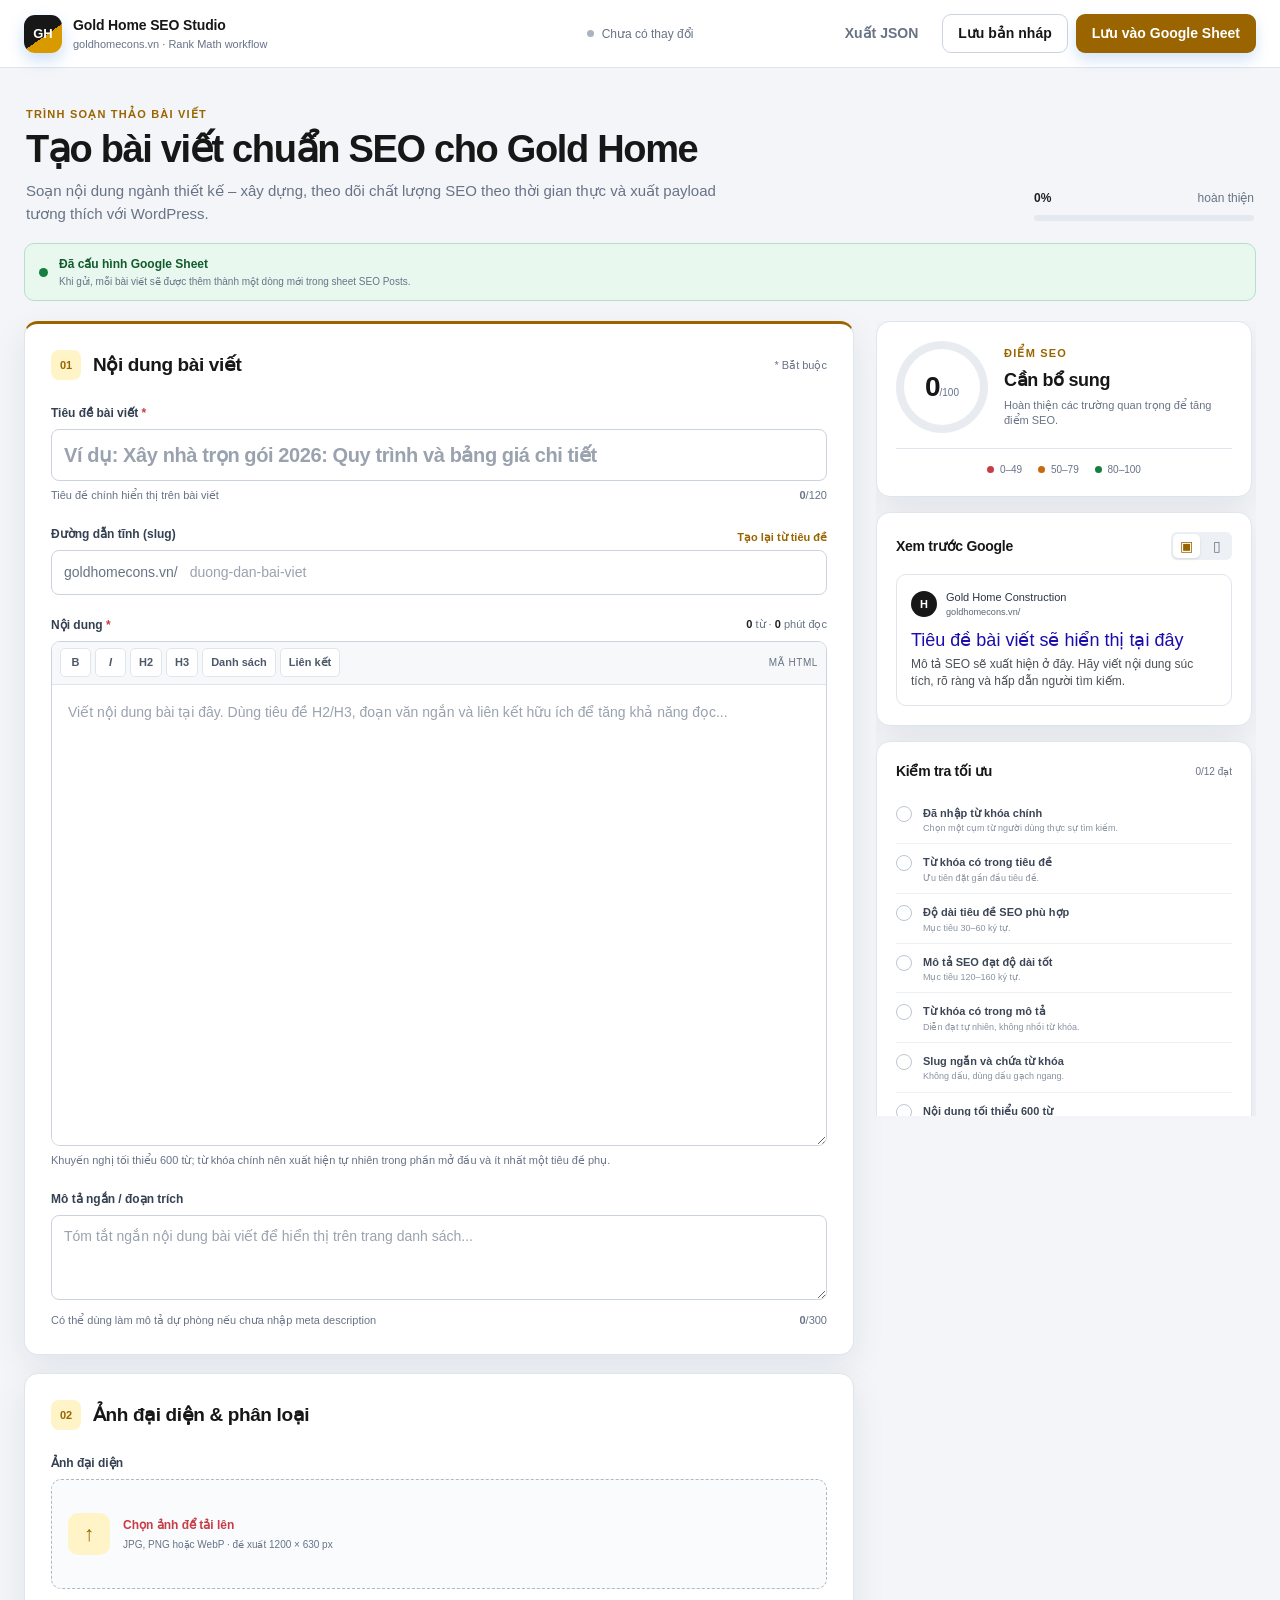
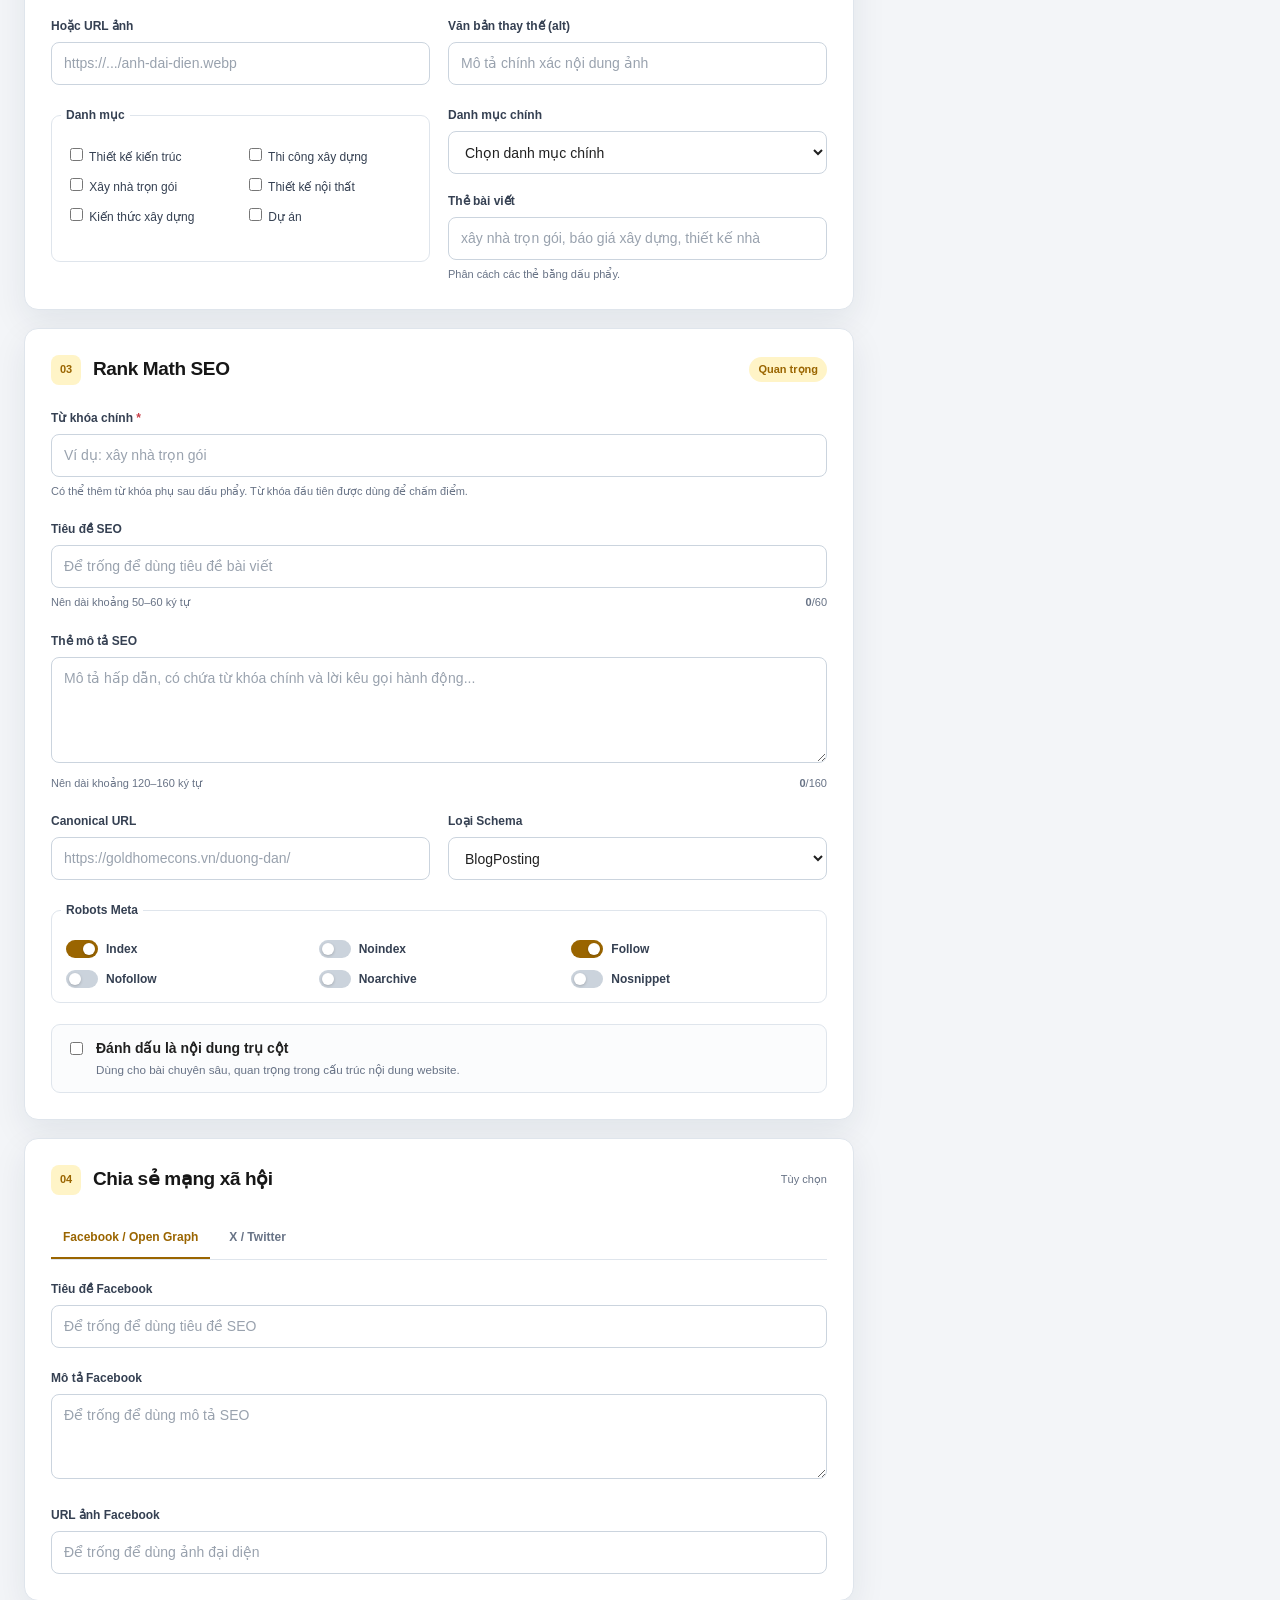
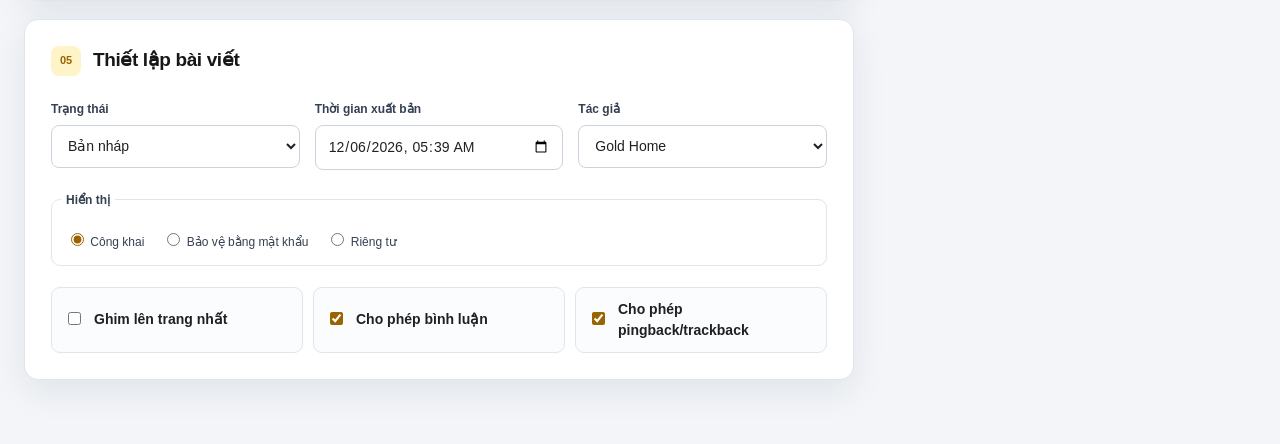
==== index.html @ b4203f03 "dannv" ====
<!doctype html>
<html lang="vi">
<head>
  <meta charset="utf-8">
  <meta name="viewport" content="width=device-width, initial-scale=1">
  <meta name="description" content="Form viết và tối ưu bài đăng chuẩn SEO cho website Gold Home Construction.">
  <title>SEO Post Studio — Gold Home Construction</title>
  <link rel="stylesheet" href="styles.css">
</head>
<body>
  <header class="app-header">
    <a class="brand" href="#top" aria-label="SEO Post Studio - về đầu trang">
      <span class="brand-mark" aria-hidden="true">GH</span>
      <span>
        <strong>Gold Home SEO Studio</strong>
        <small>goldhomecons.vn · Rank Math workflow</small>
      </span>
    </a>
    <div class="header-status" aria-live="polite">
      <span class="status-dot"></span>
      <span id="save-status">Chưa có thay đổi</span>
    </div>
    <div class="header-actions">
      <button class="button button-ghost" type="button" id="export-button">Xuất JSON</button>
      <button class="button button-secondary" type="button" id="save-button">Lưu bản nháp</button>
      <button class="button button-primary" type="submit" form="seo-post-form" id="submit-button">Lưu vào Google Sheet</button>
    </div>
  </header>

  <main class="page-shell" id="top">
    <section class="page-intro" aria-labelledby="page-title">
      <div>
        <p class="eyebrow">Trình soạn thảo bài viết</p>
        <h1 id="page-title">Tạo bài viết chuẩn SEO cho Gold Home</h1>
        <p>Soạn nội dung ngành thiết kế – xây dựng, theo dõi chất lượng SEO theo thời gian thực và xuất payload tương thích với WordPress.</p>
      </div>
      <div class="intro-progress" aria-label="Tiến độ hoàn thiện">
        <span><strong id="completion-value">0%</strong> hoàn thiện</span>
        <div class="progress-track"><span id="completion-bar"></span></div>
      </div>
    </section>

    <div class="database-status" id="database-status" role="status" aria-live="polite">
      <span class="database-status-dot"></span>
      <div>
        <strong>Đang kiểm tra kết nối Google Sheet</strong>
        <small>Form vẫn có thể lưu bản nháp trên trình duyệt.</small>
      </div>
    </div>

    <form id="seo-post-form" novalidate>
      <div class="honeypot" aria-hidden="true">
        <label for="website">Không điền trường này</label>
        <input type="text" id="website" name="_gotcha" tabindex="-1" autocomplete="off">
      </div>
      <div class="workspace-grid">
        <div class="editor-column">
          <section class="panel panel-main" aria-labelledby="content-heading">
            <div class="panel-heading">
              <div>
                <span class="step-number">01</span>
                <h2 id="content-heading">Nội dung bài viết</h2>
              </div>
              <span class="required-note">* Bắt buộc</span>
            </div>

            <div class="field field-title">
              <label for="post_title">Tiêu đề bài viết <span aria-hidden="true">*</span></label>
              <input type="text" id="post_title" name="post_title" maxlength="120" placeholder="Ví dụ: Xây nhà trọn gói 2026: Quy trình và bảng giá chi tiết" required>
              <div class="field-meta">
                <span>Tiêu đề chính hiển thị trên bài viết</span>
                <span><strong id="post-title-count">0</strong>/120</span>
              </div>
            </div>

            <div class="field">
              <div class="label-row">
                <label for="post_name">Đường dẫn tĩnh (slug)</label>
                <button class="text-button" type="button" id="regenerate-slug">Tạo lại từ tiêu đề</button>
              </div>
              <div class="slug-field">
                <span>goldhomecons.vn/</span>
                <input type="text" id="post_name" name="post_name" maxlength="100" placeholder="duong-dan-bai-viet">
              </div>
            </div>

            <div class="field">
              <div class="label-row">
                <label for="content">Nội dung <span aria-hidden="true">*</span></label>
                <span class="content-stats"><strong id="word-count">0</strong> từ · <strong id="reading-time">0</strong> phút đọc</span>
              </div>
              <div class="editor-shell">
                <div class="editor-toolbar" role="toolbar" aria-label="Định dạng nhanh">
                  <button type="button" data-wrap="strong" title="In đậm"><strong>B</strong></button>
                  <button type="button" data-wrap="em" title="In nghiêng"><em>I</em></button>
                  <button type="button" data-block="h2">H2</button>
                  <button type="button" data-block="h3">H3</button>
                  <button type="button" data-block="ul">Danh sách</button>
                  <button type="button" data-link>Liên kết</button>
                  <span class="toolbar-spacer"></span>
                  <span>Mã HTML</span>
                </div>
                <textarea id="content" name="content" rows="18" placeholder="Viết nội dung bài tại đây. Dùng tiêu đề H2/H3, đoạn văn ngắn và liên kết hữu ích để tăng khả năng đọc..." required></textarea>
              </div>
              <p class="field-help">Khuyến nghị tối thiểu 600 từ; từ khóa chính nên xuất hiện tự nhiên trong phần mở đầu và ít nhất một tiêu đề phụ.</p>
            </div>

            <div class="field">
              <label for="post_excerpt">Mô tả ngắn / đoạn trích</label>
              <textarea id="post_excerpt" name="post_excerpt" rows="3" maxlength="300" placeholder="Tóm tắt ngắn nội dung bài viết để hiển thị trên trang danh sách..."></textarea>
              <div class="field-meta">
                <span>Có thể dùng làm mô tả dự phòng nếu chưa nhập meta description</span>
                <span><strong id="excerpt-count">0</strong>/300</span>
              </div>
            </div>
          </section>

          <section class="panel" aria-labelledby="media-heading">
            <div class="panel-heading">
              <div>
                <span class="step-number">02</span>
                <h2 id="media-heading">Ảnh đại diện & phân loại</h2>
              </div>
            </div>
            <div class="two-column-fields">
              <div class="field field-span-2">
                <label for="featured_image">Ảnh đại diện</label>
                <label class="upload-zone" for="featured_image">
                  <input type="file" id="featured_image" name="featured_image" accept="image/png,image/jpeg,image/webp">
                  <span class="upload-icon" aria-hidden="true">↑</span>
                  <span><strong>Chọn ảnh để tải lên</strong><small>JPG, PNG hoặc WebP · đề xuất 1200 × 630 px</small></span>
                  <img id="featured-preview" src="[data-uri]" alt="Xem trước ảnh đại diện">
                </label>
              </div>
              <div class="field">
                <label for="featured_image_url">Hoặc URL ảnh</label>
                <input type="url" id="featured_image_url" name="featured_image_url" placeholder="https://.../anh-dai-dien.webp">
              </div>
              <div class="field">
                <label for="featured_image_alt">Văn bản thay thế (alt)</label>
                <input type="text" id="featured_image_alt" name="featured_image_alt" maxlength="160" placeholder="Mô tả chính xác nội dung ảnh">
              </div>
              <fieldset class="field fieldset-card">
                <legend>Danh mục</legend>
                <div class="checkbox-grid">
                  <label><input type="checkbox" name="post_category[]" value="thiet-ke-kien-truc"> Thiết kế kiến trúc</label>
                  <label><input type="checkbox" name="post_category[]" value="thi-cong-xay-dung"> Thi công xây dựng</label>
                  <label><input type="checkbox" name="post_category[]" value="xay-nha-tron-goi"> Xây nhà trọn gói</label>
                  <label><input type="checkbox" name="post_category[]" value="thiet-ke-noi-that"> Thiết kế nội thất</label>
                  <label><input type="checkbox" name="post_category[]" value="kien-thuc-xay-dung"> Kiến thức xây dựng</label>
                  <label><input type="checkbox" name="post_category[]" value="du-an"> Dự án</label>
                </div>
              </fieldset>
              <div class="field stack-fields">
                <div>
                  <label for="primary_category">Danh mục chính</label>
                  <select id="primary_category" name="rank_math_primary_category">
                    <option value="">Chọn danh mục chính</option>
                    <option value="thiet-ke-kien-truc">Thiết kế kiến trúc</option>
                    <option value="thi-cong-xay-dung">Thi công xây dựng</option>
                    <option value="xay-nha-tron-goi">Xây nhà trọn gói</option>
                    <option value="thiet-ke-noi-that">Thiết kế nội thất</option>
                    <option value="kien-thuc-xay-dung">Kiến thức xây dựng</option>
                    <option value="du-an">Dự án</option>
                  </select>
                </div>
                <div>
                  <label for="post_tags">Thẻ bài viết</label>
                  <input type="text" id="post_tags" name="tax_input[post_tag]" placeholder="xây nhà trọn gói, báo giá xây dựng, thiết kế nhà">
                  <p class="field-help">Phân cách các thẻ bằng dấu phẩy.</p>
                </div>
              </div>
            </div>
          </section>

          <section class="panel" aria-labelledby="seo-heading">
            <div class="panel-heading">
              <div>
                <span class="step-number">03</span>
                <h2 id="seo-heading">Rank Math SEO</h2>
              </div>
              <span class="panel-badge">Quan trọng</span>
            </div>
            <div class="field">
              <label for="rank_math_focus_keyword">Từ khóa chính <span aria-hidden="true">*</span></label>
              <input type="text" id="rank_math_focus_keyword" name="rank_math_focus_keyword" placeholder="Ví dụ: xây nhà trọn gói" required>
              <p class="field-help">Có thể thêm từ khóa phụ sau dấu phẩy. Từ khóa đầu tiên được dùng để chấm điểm.</p>
            </div>
            <div class="field">
              <label for="rank_math_title">Tiêu đề SEO</label>
              <input type="text" id="rank_math_title" name="rank_math_title" maxlength="70" placeholder="Để trống để dùng tiêu đề bài viết">
              <div class="field-meta">
                <span>Nên dài khoảng 50–60 ký tự</span>
                <span id="seo-title-feedback"><strong id="seo-title-count">0</strong>/60</span>
              </div>
            </div>
            <div class="field">
              <label for="rank_math_description">Thẻ mô tả SEO</label>
              <textarea id="rank_math_description" name="rank_math_description" rows="4" maxlength="180" placeholder="Mô tả hấp dẫn, có chứa từ khóa chính và lời kêu gọi hành động..."></textarea>
              <div class="field-meta">
                <span>Nên dài khoảng 120–160 ký tự</span>
                <span id="meta-description-feedback"><strong id="meta-description-count">0</strong>/160</span>
              </div>
            </div>
            <div class="two-column-fields">
              <div class="field">
                <label for="rank_math_canonical_url">Canonical URL</label>
                <input type="url" id="rank_math_canonical_url" name="rank_math_canonical_url" placeholder="https://goldhomecons.vn/duong-dan/">
              </div>
              <div class="field">
                <label for="rank_math_schema_type">Loại Schema</label>
                <select id="rank_math_schema_type" name="rank_math_schema_type">
                  <option value="BlogPosting" selected>BlogPosting</option>
                  <option value="Article">Article</option>
                  <option value="NewsArticle">NewsArticle</option>
                  <option value="FAQPage">FAQPage</option>
                  <option value="HowTo">HowTo</option>
                </select>
              </div>
            </div>
            <fieldset class="field fieldset-card">
              <legend>Robots Meta</legend>
              <div class="toggle-grid">
                <label class="toggle"><input type="checkbox" name="rank_math_robots[]" value="index" checked data-robot-pair="noindex"><span></span> Index</label>
                <label class="toggle"><input type="checkbox" name="rank_math_robots[]" value="noindex" data-robot-pair="index"><span></span> Noindex</label>
                <label class="toggle"><input type="checkbox" name="rank_math_robots[]" value="follow" checked data-robot-pair="nofollow"><span></span> Follow</label>
                <label class="toggle"><input type="checkbox" name="rank_math_robots[]" value="nofollow" data-robot-pair="follow"><span></span> Nofollow</label>
                <label class="toggle"><input type="checkbox" name="rank_math_robots[]" value="noarchive"><span></span> Noarchive</label>
                <label class="toggle"><input type="checkbox" name="rank_math_robots[]" value="nosnippet"><span></span> Nosnippet</label>
              </div>
            </fieldset>
            <label class="check-row">
              <input type="checkbox" id="rank_math_pillar_content" name="rank_math_pillar_content" value="on">
              <span><strong>Đánh dấu là nội dung trụ cột</strong><small>Dùng cho bài chuyên sâu, quan trọng trong cấu trúc nội dung website.</small></span>
            </label>
          </section>

          <section class="panel" aria-labelledby="social-heading">
            <div class="panel-heading">
              <div>
                <span class="step-number">04</span>
                <h2 id="social-heading">Chia sẻ mạng xã hội</h2>
              </div>
              <span class="optional-note">Tùy chọn</span>
            </div>
            <div class="social-tabs" role="tablist" aria-label="Nền tảng mạng xã hội">
              <button type="button" class="social-tab active" data-social-tab="facebook" role="tab" aria-selected="true">Facebook / Open Graph</button>
              <button type="button" class="social-tab" data-social-tab="twitter" role="tab" aria-selected="false">X / Twitter</button>
            </div>
            <div class="social-panel active" id="social-facebook" role="tabpanel">
              <div class="field">
                <label for="rank_math_facebook_title">Tiêu đề Facebook</label>
                <input type="text" id="rank_math_facebook_title" name="rank_math_facebook_title" maxlength="95" placeholder="Để trống để dùng tiêu đề SEO">
              </div>
              <div class="field">
                <label for="rank_math_facebook_description">Mô tả Facebook</label>
                <textarea id="rank_math_facebook_description" name="rank_math_facebook_description" rows="3" maxlength="200" placeholder="Để trống để dùng mô tả SEO"></textarea>
              </div>
              <div class="field">
                <label for="rank_math_facebook_image">URL ảnh Facebook</label>
                <input type="url" id="rank_math_facebook_image" name="rank_math_facebook_image" placeholder="Để trống để dùng ảnh đại diện">
              </div>
            </div>
            <div class="social-panel" id="social-twitter" role="tabpanel" hidden>
              <div class="two-column-fields">
                <div class="field">
                  <label for="rank_math_twitter_card_type">Loại thẻ</label>
                  <select id="rank_math_twitter_card_type" name="rank_math_twitter_card_type">
                    <option value="summary_large_image">Summary Card with Large Image</option>
                    <option value="summary">Summary Card</option>
                  </select>
                </div>
                <div class="field">
                  <label for="rank_math_twitter_use_facebook">Dữ liệu hiển thị</label>
                  <select id="rank_math_twitter_use_facebook" name="rank_math_twitter_use_facebook">
                    <option value="on">Dùng dữ liệu Facebook</option>
                    <option value="off">Tùy chỉnh riêng</option>
                  </select>
                </div>
              </div>
              <div id="twitter-custom-fields" hidden>
                <div class="field">
                  <label for="rank_math_twitter_title">Tiêu đề X / Twitter</label>
                  <input type="text" id="rank_math_twitter_title" name="rank_math_twitter_title" maxlength="70">
                </div>
                <div class="field">
                  <label for="rank_math_twitter_description">Mô tả X / Twitter</label>
                  <textarea id="rank_math_twitter_description" name="rank_math_twitter_description" rows="3" maxlength="200"></textarea>
                </div>
                <div class="field">
                  <label for="rank_math_twitter_image">URL ảnh X / Twitter</label>
                  <input type="url" id="rank_math_twitter_image" name="rank_math_twitter_image">
                </div>
              </div>
            </div>
          </section>

          <section class="panel" aria-labelledby="settings-heading">
            <div class="panel-heading">
              <div>
                <span class="step-number">05</span>
                <h2 id="settings-heading">Thiết lập bài viết</h2>
              </div>
            </div>
            <div class="three-column-fields">
              <div class="field">
                <label for="post_status">Trạng thái</label>
                <select id="post_status" name="post_status">
                  <option value="draft">Bản nháp</option>
                  <option value="pending">Chờ duyệt</option>
                  <option value="publish">Xuất bản</option>
                  <option value="future">Lên lịch</option>
                </select>
              </div>
              <div class="field">
                <label for="publish_at">Thời gian xuất bản</label>
                <input type="datetime-local" id="publish_at" name="publish_at">
              </div>
              <div class="field">
                <label for="post_author">Tác giả</label>
                <select id="post_author" name="post_author">
                  <option value="1">Gold Home</option>
                  <option value="editor">Biên tập viên</option>
                </select>
              </div>
            </div>
            <fieldset class="field fieldset-card">
              <legend>Hiển thị</legend>
              <div class="radio-row">
                <label><input type="radio" name="visibility" value="public" checked> Công khai</label>
                <label><input type="radio" name="visibility" value="password"> Bảo vệ bằng mật khẩu</label>
                <label><input type="radio" name="visibility" value="private"> Riêng tư</label>
              </div>
              <div class="field compact-field" id="password-field" hidden>
                <label for="post_password">Mật khẩu bài viết</label>
                <input type="text" id="post_password" name="post_password" maxlength="255">
              </div>
            </fieldset>
            <div class="settings-row">
              <label class="check-row compact">
                <input type="checkbox" name="sticky" value="sticky">
                <span><strong>Ghim lên trang nhất</strong></span>
              </label>
              <label class="check-row compact">
                <input type="checkbox" name="comment_status" value="open" checked>
                <span><strong>Cho phép bình luận</strong></span>
              </label>
              <label class="check-row compact">
                <input type="checkbox" name="ping_status" value="open" checked>
                <span><strong>Cho phép pingback/trackback</strong></span>
              </label>
            </div>
          </section>
        </div>

        <aside class="insights-column" aria-label="Phân tích SEO">
          <section class="score-card">
            <div class="score-summary">
              <div class="score-ring" id="score-ring" style="--score: 0">
                <span><strong id="seo-score">0</strong><small>/100</small></span>
              </div>
              <div>
                <p class="eyebrow">Điểm SEO</p>
                <h2 id="score-label">Cần bổ sung</h2>
                <p id="score-message">Hoàn thiện các trường quan trọng để bắt đầu chấm điểm.</p>
              </div>
            </div>
            <div class="score-legend">
              <span><i class="bad"></i> 0–49</span>
              <span><i class="medium"></i> 50–79</span>
              <span><i class="good"></i> 80–100</span>
            </div>
          </section>

          <section class="preview-card" aria-labelledby="preview-heading">
            <div class="card-heading-row">
              <h2 id="preview-heading">Xem trước Google</h2>
              <div class="device-toggle" aria-label="Thiết bị xem trước">
                <button type="button" class="active" data-device="desktop" aria-label="Máy tính">▣</button>
                <button type="button" data-device="mobile" aria-label="Điện thoại">▯</button>
              </div>
            </div>
            <div class="serp-preview" id="serp-preview">
              <div class="serp-site">
                <span class="site-favicon">H</span>
                <span>Gold Home Construction<small id="serp-url">goldhomecons.vn/</small></span>
              </div>
              <h3 id="serp-title">Tiêu đề bài viết sẽ hiển thị tại đây</h3>
              <p id="serp-description">Mô tả SEO sẽ xuất hiện ở đây. Hãy viết nội dung súc tích, rõ ràng và hấp dẫn người tìm kiếm.</p>
            </div>
          </section>

          <section class="checklist-card" aria-labelledby="checklist-heading">
            <div class="card-heading-row">
              <h2 id="checklist-heading">Kiểm tra tối ưu</h2>
              <span id="check-count">0/12 đạt</span>
            </div>
            <ul class="seo-checklist" id="seo-checklist">
              <li data-check="keyword"><span></span><div><strong>Đã nhập từ khóa chính</strong><small>Chọn một cụm từ người dùng thực sự tìm kiếm.</small></div></li>
              <li data-check="title-keyword"><span></span><div><strong>Từ khóa có trong tiêu đề</strong><small>Ưu tiên đặt gần đầu tiêu đề.</small></div></li>
              <li data-check="seo-title"><span></span><div><strong>Độ dài tiêu đề SEO phù hợp</strong><small>Mục tiêu 30–60 ký tự.</small></div></li>
              <li data-check="description"><span></span><div><strong>Mô tả SEO đạt độ dài tốt</strong><small>Mục tiêu 120–160 ký tự.</small></div></li>
              <li data-check="description-keyword"><span></span><div><strong>Từ khóa có trong mô tả</strong><small>Diễn đạt tự nhiên, không nhồi từ khóa.</small></div></li>
              <li data-check="slug"><span></span><div><strong>Slug ngắn và chứa từ khóa</strong><small>Không dấu, dùng dấu gạch ngang.</small></div></li>
              <li data-check="content-length"><span></span><div><strong>Nội dung tối thiểu 600 từ</strong><small>Bài chuyên sâu thường cần 1.000 từ trở lên.</small></div></li>
              <li data-check="intro-keyword"><span></span><div><strong>Từ khóa có trong phần mở đầu</strong><small>Kiểm tra 160 từ đầu tiên.</small></div></li>
              <li data-check="heading"><span></span><div><strong>Nội dung có tiêu đề H2/H3</strong><small>Tạo cấu trúc rõ ràng, dễ đọc.</small></div></li>
              <li data-check="image-alt"><span></span><div><strong>Ảnh đại diện có alt text</strong><small>Mô tả ảnh ngắn gọn, chính xác.</small></div></li>
              <li data-check="internal-link"><span></span><div><strong>Có liên kết nội bộ</strong><small>Dẫn người đọc tới nội dung liên quan trên website.</small></div></li>
              <li data-check="external-link"><span></span><div><strong>Có liên kết ngoài hữu ích</strong><small>Trích nguồn đáng tin cậy khi nội dung cần dẫn chứng.</small></div></li>
            </ul>
          </section>

          <section class="density-card">
            <div class="card-heading-row">
              <h2>Mật độ từ khóa</h2>
              <strong id="keyword-density">0%</strong>
            </div>
            <div class="density-track"><span id="density-bar"></span></div>
            <p id="density-help">Mức đề xuất tham khảo: 0,5–2,5%. Ưu tiên câu văn tự nhiên.</p>
          </section>
        </aside>
      </div>
    </form>
  </main>

  <div class="toast" id="toast" role="status" aria-live="polite"></div>
  <script src="config.js"></script>
  <script src="app.js"></script>
</body>
</html>
---- styles.css ----
:root {
  --navy: #171717;
  --navy-2: #2b2b2b;
  --blue: #9a6500;
  --blue-dark: #744b00;
  --sky: #fff4c7;
  --ink: #202020;
  --muted: #687386;
  --line: #dfe5ec;
  --line-dark: #cbd4de;
  --surface: #ffffff;
  --canvas: #f3f5f8;
  --green: #15803d;
  --green-soft: #e9f8ef;
  --amber: #c56a10;
  --amber-soft: #fff5df;
  --red: #c73d46;
  --red-soft: #ffedef;
  --shadow: 0 12px 34px rgba(18, 38, 63, .08);
  --radius: 14px;
  color-scheme: light;
  font-family: Inter, ui-sans-serif, -apple-system, BlinkMacSystemFont, "Segoe UI", sans-serif;
}

* { box-sizing: border-box; }

html { scroll-behavior: smooth; }

body {
  margin: 0;
  background: var(--canvas);
  color: var(--ink);
  font-size: 14px;
  line-height: 1.5;
}

button, input, textarea, select { font: inherit; }
button { cursor: pointer; }

.app-header {
  position: sticky;
  z-index: 50;
  top: 0;
  display: grid;
  grid-template-columns: 1fr auto 1fr;
  align-items: center;
  min-height: 68px;
  padding: 10px max(24px, calc((100vw - 1440px) / 2));
  background: rgba(255,255,255,.94);
  border-bottom: 1px solid var(--line);
  backdrop-filter: blur(14px);
}

.brand {
  display: inline-flex;
  gap: 11px;
  align-items: center;
  width: fit-content;
  color: var(--navy);
  text-decoration: none;
}

.brand-mark {
  display: grid;
  place-items: center;
  width: 38px;
  height: 38px;
  color: #fff;
  border-radius: 11px;
  background: linear-gradient(145deg, #171717 0 55%, #d99a00 55% 100%);
  font-size: 13px;
  font-weight: 800;
  box-shadow: 0 7px 16px rgba(23,105,224,.22);
}

.brand strong, .brand small { display: block; }
.brand strong { font-size: 14px; letter-spacing: -.01em; }
.brand small { color: var(--muted); font-size: 11px; }

.header-status {
  display: flex;
  gap: 8px;
  align-items: center;
  color: var(--muted);
  font-size: 12px;
}

.status-dot { width: 7px; height: 7px; border-radius: 50%; background: #aab3bf; }
.header-status.saved .status-dot { background: var(--green); }
.header-status.changed .status-dot { background: var(--amber); }

.header-actions { display: flex; gap: 8px; justify-content: flex-end; }

.button {
  min-height: 38px;
  padding: 8px 15px;
  border: 1px solid transparent;
  border-radius: 9px;
  font-weight: 650;
  transition: .18s ease;
}

.button:hover { transform: translateY(-1px); }
.button-primary { color: #fff; background: var(--blue); box-shadow: 0 7px 14px rgba(23,105,224,.18); }
.button-primary:hover { background: var(--blue-dark); }
.button-secondary { color: var(--navy); background: #fff; border-color: var(--line-dark); }
.button-ghost { color: var(--muted); background: transparent; }
.button-ghost:hover { background: #eef1f5; color: var(--ink); }

.page-shell { width: min(1440px, calc(100% - 48px)); margin: 0 auto; padding: 30px 0 64px; }

.page-intro {
  display: flex;
  justify-content: space-between;
  gap: 40px;
  align-items: end;
  padding: 8px 2px 26px;
}

.eyebrow { margin: 0 0 5px; color: var(--blue); font-size: 11px; font-weight: 800; letter-spacing: .11em; text-transform: uppercase; }
.page-intro h1 { margin: 0; color: var(--navy); font-size: clamp(27px, 3vw, 38px); line-height: 1.15; letter-spacing: -.035em; }
.page-intro p:not(.eyebrow) { max-width: 700px; margin: 9px 0 0; color: var(--muted); font-size: 15px; }

.intro-progress { width: 220px; padding-bottom: 4px; color: var(--muted); font-size: 12px; }
.intro-progress > span { display: flex; justify-content: space-between; }
.intro-progress strong { color: var(--ink); }
.progress-track, .density-track { overflow: hidden; height: 6px; margin-top: 8px; border-radius: 999px; background: #e4e9ef; }
.progress-track span, .density-track span { display: block; width: 0; height: 100%; border-radius: inherit; background: linear-gradient(90deg, var(--blue), #e0a200); transition: width .25s ease; }

.database-status {
  display: flex;
  gap: 11px;
  align-items: center;
  margin: -8px 0 20px;
  padding: 11px 14px;
  color: #5e4a1a;
  background: #fff9e7;
  border: 1px solid #ead99e;
  border-radius: 10px;
}
.database-status-dot { flex: 0 0 9px; width: 9px; height: 9px; border-radius: 50%; background: var(--amber); }
.database-status strong, .database-status small { display: block; }
.database-status strong { font-size: 12px; }
.database-status small { margin-top: 1px; color: var(--muted); font-size: 10px; }
.database-status.connected { color: #125b2d; background: var(--green-soft); border-color: #b8dec5; }
.database-status.connected .database-status-dot { background: var(--green); }
.database-status.error { color: #8f252d; background: var(--red-soft); border-color: #efc3c7; }
.database-status.error .database-status-dot { background: var(--red); }
.honeypot { position: fixed !important; left: -10000px !important; width: 1px !important; height: 1px !important; overflow: hidden !important; }
.button:disabled { cursor: wait; opacity: .65; transform: none; }

.workspace-grid { display: grid; grid-template-columns: minmax(0, 1fr) 380px; gap: 22px; align-items: start; }
.editor-column { display: grid; gap: 18px; }
.insights-column { position: sticky; top: 86px; display: grid; gap: 15px; max-height: calc(100vh - 105px); overflow-y: auto; padding: 0 4px 20px 0; scrollbar-width: thin; }

.panel, .score-card, .preview-card, .checklist-card, .density-card {
  background: var(--surface);
  border: 1px solid var(--line);
  border-radius: var(--radius);
  box-shadow: var(--shadow);
}

.panel { padding: 26px; }
.panel-main { border-top: 3px solid var(--blue); }
.panel-heading { display: flex; justify-content: space-between; align-items: center; gap: 20px; margin-bottom: 24px; }
.panel-heading > div { display: flex; gap: 12px; align-items: center; }
.panel-heading h2, .card-heading-row h2, .score-summary h2 { margin: 0; color: var(--navy); letter-spacing: -.02em; }
.panel-heading h2 { font-size: 19px; }
.step-number { display: grid; place-items: center; width: 30px; height: 30px; border-radius: 8px; color: var(--blue); background: var(--sky); font-size: 11px; font-weight: 800; }
.required-note, .optional-note { color: var(--muted); font-size: 11px; }
.panel-badge { padding: 4px 9px; border-radius: 999px; color: var(--blue); background: var(--sky); font-size: 11px; font-weight: 750; }

.field { margin: 0 0 21px; }
.field:last-child { margin-bottom: 0; }
.field label, .fieldset-card legend { display: block; margin-bottom: 7px; color: #354052; font-size: 12px; font-weight: 750; }
.field label span { color: var(--red); }
.field input[type="text"], .field input[type="url"], .field input[type="datetime-local"], .field textarea, .field select {
  width: 100%;
  min-height: 43px;
  padding: 10px 12px;
  color: var(--ink);
  background: #fff;
  border: 1px solid var(--line-dark);
  border-radius: 8px;
  outline: none;
  transition: border-color .15s ease, box-shadow .15s ease;
}

.field textarea { resize: vertical; }
.field input:focus, .field textarea:focus, .field select:focus { border-color: var(--blue); box-shadow: 0 0 0 3px rgba(23,105,224,.1); }
.field input::placeholder, .field textarea::placeholder { color: #99a2ae; }
.field-title input { min-height: 58px; padding: 11px 14px; color: var(--navy); font-size: 20px; font-weight: 700; letter-spacing: -.02em; }

.field-meta, .label-row { display: flex; justify-content: space-between; gap: 16px; }
.field-meta { margin-top: 6px; color: var(--muted); font-size: 11px; }
.field-meta strong { color: inherit; }
.label-row { align-items: center; }
.content-stats { margin-bottom: 7px; color: var(--muted); font-size: 11px; }
.content-stats strong { color: var(--ink); }
.text-button { padding: 0; color: var(--blue); background: none; border: 0; font-size: 11px; font-weight: 700; }
.field-help { margin: 6px 0 0; color: var(--muted); font-size: 11px; }

.slug-field { display: flex; align-items: center; overflow: hidden; border: 1px solid var(--line-dark); border-radius: 8px; }
.slug-field:focus-within { border-color: var(--blue); box-shadow: 0 0 0 3px rgba(23,105,224,.1); }
.slug-field span { padding: 0 0 0 12px; color: var(--muted); white-space: nowrap; }
.slug-field input { border: 0 !important; box-shadow: none !important; }

.editor-shell { overflow: hidden; border: 1px solid var(--line-dark); border-radius: 9px; }
.editor-shell:focus-within { border-color: var(--blue); box-shadow: 0 0 0 3px rgba(23,105,224,.1); }
.editor-toolbar { display: flex; gap: 4px; align-items: center; min-height: 43px; padding: 6px 8px; background: #f7f8fa; border-bottom: 1px solid var(--line); }
.editor-toolbar button { min-width: 31px; min-height: 29px; padding: 4px 8px; color: #4d5869; background: #fff; border: 1px solid var(--line); border-radius: 5px; font-size: 11px; font-weight: 650; }
.editor-toolbar button:hover { border-color: #aab5c1; color: var(--navy); }
.toolbar-spacer { flex: 1; }
.editor-toolbar > span:last-child { color: var(--muted); font-size: 10px; text-transform: uppercase; letter-spacing: .06em; }
.editor-shell textarea { display: block; min-height: 390px; padding: 16px; border: 0; border-radius: 0; box-shadow: none !important; line-height: 1.7; }

.two-column-fields { display: grid; grid-template-columns: repeat(2, minmax(0, 1fr)); column-gap: 18px; }
.three-column-fields { display: grid; grid-template-columns: repeat(3, minmax(0, 1fr)); column-gap: 15px; }
.field-span-2 { grid-column: 1 / -1; }
.stack-fields { display: grid; gap: 18px; }
.stack-fields > div { min-width: 0; }

.upload-zone { position: relative; display: flex !important; align-items: center; min-height: 110px; padding: 16px; border: 1px dashed #aeb9c5; border-radius: 10px; background: #f9fbfd; cursor: pointer; }
.upload-zone:hover { border-color: var(--blue); background: #f4f8ff; }
.upload-zone input { position: absolute; width: 1px; height: 1px; opacity: 0; }
.upload-zone .upload-icon { display: grid; place-items: center; flex: 0 0 42px; height: 42px; margin-right: 13px; border-radius: 10px; color: var(--blue); background: var(--sky); font-size: 21px; }
.upload-zone strong, .upload-zone small { display: block; }
.upload-zone small { margin-top: 3px; color: var(--muted); font-weight: 450; }
.upload-zone img { display: none; width: 116px; height: 78px; margin-left: auto; border-radius: 8px; object-fit: cover; }
.upload-zone.has-preview img { display: block; }

.fieldset-card { min-width: 0; padding: 14px; border: 1px solid var(--line); border-radius: 9px; }
.fieldset-card legend { padding: 0 5px; margin-left: -5px; }
.checkbox-grid { display: grid; grid-template-columns: repeat(2, minmax(0, 1fr)); gap: 9px; }
.checkbox-grid label, .radio-row label { margin: 0; font-weight: 500; }
.checkbox-grid input, .radio-row input, .check-row input { accent-color: var(--blue); }

.toggle-grid { display: grid; grid-template-columns: repeat(3, minmax(0, 1fr)); gap: 12px; }
.toggle { display: flex !important; gap: 8px; align-items: center; margin: 0 !important; font-weight: 550 !important; }
.toggle input { position: absolute; opacity: 0; pointer-events: none; }
.toggle > span { position: relative; width: 32px; height: 18px; border-radius: 99px; background: #cbd3dc; transition: .18s ease; }
.toggle > span::after { content: ""; position: absolute; top: 3px; left: 3px; width: 12px; height: 12px; border-radius: 50%; background: #fff; box-shadow: 0 1px 3px rgba(0,0,0,.2); transition: .18s ease; }
.toggle input:checked + span { background: var(--blue); }
.toggle input:checked + span::after { transform: translateX(14px); }

.check-row { display: flex; gap: 10px; align-items: flex-start; padding: 13px 14px; border: 1px solid var(--line); border-radius: 9px; background: #fbfcfd; }
.check-row input { margin-top: 4px; }
.check-row strong, .check-row small { display: block; }
.check-row small { margin-top: 2px; color: var(--muted); font-weight: 450; }
.check-row.compact { flex: 1; align-items: center; padding: 11px 12px; }
.check-row.compact input { margin-top: 0; }
.settings-row { display: flex; gap: 10px; }
.radio-row { display: flex; flex-wrap: wrap; gap: 18px; }
.compact-field { max-width: 360px; margin: 15px 0 0; }

.social-tabs { display: flex; gap: 7px; margin-bottom: 20px; border-bottom: 1px solid var(--line); }
.social-tab { padding: 9px 12px 11px; color: var(--muted); background: none; border: 0; border-bottom: 2px solid transparent; font-size: 12px; font-weight: 700; }
.social-tab.active { color: var(--blue); border-bottom-color: var(--blue); }
.social-panel { animation: fadeIn .18s ease; }
@keyframes fadeIn { from { opacity: .4; transform: translateY(3px); } }

.score-card, .preview-card, .checklist-card, .density-card { padding: 19px; }
.score-summary { display: grid; grid-template-columns: 92px 1fr; gap: 16px; align-items: center; }
.score-ring { --score-color: var(--red); position: relative; display: grid; place-items: center; width: 92px; height: 92px; border-radius: 50%; background: conic-gradient(var(--score-color) calc(var(--score) * 1%), #e8ecf1 0); }
.score-ring::before { content: ""; position: absolute; inset: 8px; border-radius: 50%; background: #fff; }
.score-ring > span { position: relative; color: var(--navy); }
.score-ring strong { font-size: 28px; letter-spacing: -.04em; }
.score-ring small { color: var(--muted); font-size: 10px; }
.score-summary h2 { margin-top: 1px; font-size: 18px; }
.score-summary p:last-child { margin: 4px 0 0; color: var(--muted); font-size: 11px; line-height: 1.45; }
.score-legend { display: flex; justify-content: center; gap: 16px; margin-top: 15px; padding-top: 13px; border-top: 1px solid var(--line); color: var(--muted); font-size: 10px; }
.score-legend i { display: inline-block; width: 7px; height: 7px; margin-right: 3px; border-radius: 50%; }
.score-legend .bad { background: var(--red); }
.score-legend .medium { background: var(--amber); }
.score-legend .good { background: var(--green); }

.card-heading-row { display: flex; justify-content: space-between; gap: 10px; align-items: center; margin-bottom: 14px; }
.card-heading-row h2 { font-size: 14px; }
.card-heading-row > span { color: var(--muted); font-size: 10px; }
.device-toggle { display: flex; gap: 3px; padding: 2px; border-radius: 6px; background: #edf0f4; }
.device-toggle button { display: grid; place-items: center; width: 27px; height: 24px; padding: 0; color: var(--muted); background: transparent; border: 0; border-radius: 5px; }
.device-toggle button.active { color: var(--blue); background: #fff; box-shadow: 0 1px 3px rgba(0,0,0,.1); }

.serp-preview { overflow: hidden; padding: 14px; border: 1px solid var(--line); border-radius: 10px; background: #fff; transition: max-width .2s ease; }
.serp-preview.mobile { max-width: 310px; }
.serp-site { display: flex; gap: 9px; align-items: center; color: #2b3443; font-size: 11px; }
.serp-site span:last-child { min-width: 0; }
.serp-site small { display: block; overflow: hidden; max-width: 250px; color: #596474; text-overflow: ellipsis; white-space: nowrap; }
.site-favicon { display: grid; place-items: center; flex: 0 0 26px; height: 26px; border-radius: 50%; color: #fff; background: var(--navy); font-size: 11px; font-weight: 800; }
.serp-preview h3 { display: -webkit-box; overflow: hidden; margin: 10px 0 4px; color: #1a0dab; font: 400 18px/1.25 Arial, sans-serif; -webkit-box-orient: vertical; -webkit-line-clamp: 2; }
.serp-preview p { display: -webkit-box; overflow: hidden; margin: 0; color: #4d5156; font: 400 12px/1.45 Arial, sans-serif; -webkit-box-orient: vertical; -webkit-line-clamp: 3; }

.seo-checklist { display: grid; gap: 1px; padding: 0; margin: 0; list-style: none; }
.seo-checklist li { display: grid; grid-template-columns: 18px 1fr; gap: 9px; padding: 9px 0; border-bottom: 1px solid #eef1f4; }
.seo-checklist li:last-child { border-bottom: 0; }
.seo-checklist li > span { position: relative; width: 16px; height: 16px; margin-top: 1px; border: 1px solid #bdc6d0; border-radius: 50%; }
.seo-checklist li.pass > span { background: var(--green); border-color: var(--green); }
.seo-checklist li.pass > span::after { content: ""; position: absolute; top: 3px; left: 5px; width: 4px; height: 7px; border: solid white; border-width: 0 1.5px 1.5px 0; transform: rotate(45deg); }
.seo-checklist strong, .seo-checklist small { display: block; }
.seo-checklist strong { color: #3c4656; font-size: 11px; }
.seo-checklist small { margin-top: 1px; color: #8993a1; font-size: 9px; line-height: 1.35; }
.seo-checklist li.pass strong { color: var(--green); }
.density-card .card-heading-row { margin-bottom: 7px; }
.density-card .card-heading-row strong { color: var(--navy); font-size: 13px; }
.density-card p { margin: 8px 0 0; color: var(--muted); font-size: 10px; }

.toast { position: fixed; z-index: 100; right: 22px; bottom: 22px; max-width: min(380px, calc(100vw - 44px)); padding: 12px 15px; color: #fff; background: var(--navy); border-radius: 9px; box-shadow: 0 12px 28px rgba(0,0,0,.2); opacity: 0; transform: translateY(12px); pointer-events: none; transition: .2s ease; }
.toast.show { opacity: 1; transform: translateY(0); }
.toast.error { background: var(--red); }

@media (max-width: 1120px) {
  .workspace-grid { grid-template-columns: minmax(0, 1fr) 330px; }
  .app-header { grid-template-columns: 1fr auto; }
  .header-status { display: none; }
}

@media (max-width: 860px) {
  .app-header { position: static; padding: 10px 18px; }
  .brand small, .button-ghost { display: none; }
  .page-shell { width: min(100% - 28px, 760px); padding-top: 20px; }
  .page-intro { align-items: start; }
  .intro-progress { display: none; }
  .workspace-grid { display: block; }
  .insights-column { position: static; max-height: none; margin-top: 18px; overflow: visible; padding: 0; }
  .checklist-card { order: 2; }
}

@media (max-width: 620px) {
  .app-header { align-items: center; }
  .brand strong { font-size: 12px; }
  .brand-mark { width: 34px; height: 34px; }
  .header-actions { gap: 5px; }
  .header-actions .button { min-height: 35px; padding: 7px 10px; font-size: 11px; }
  .page-intro { padding-bottom: 18px; }
  .page-intro h1 { font-size: 27px; }
  .page-intro p:not(.eyebrow) { font-size: 13px; }
  .panel { padding: 19px 16px; }
  .two-column-fields, .three-column-fields { display: block; }
  .field-title input { font-size: 17px; }
  .slug-field { display: block; }
  .slug-field span { display: block; padding: 8px 12px 0; font-size: 10px; }
  .editor-toolbar button:nth-of-type(4), .editor-toolbar button:nth-of-type(5) { display: none; }
  .toolbar-spacer, .editor-toolbar > span:last-child { display: none; }
  .toggle-grid { grid-template-columns: repeat(2, minmax(0,1fr)); }
  .settings-row, .radio-row { display: grid; }
  .upload-zone img { width: 80px; height: 60px; }
  .score-summary { grid-template-columns: 82px 1fr; }
  .score-ring { width: 82px; height: 82px; }
}

@media (prefers-reduced-motion: reduce) {
  *, *::before, *::after { scroll-behavior: auto !important; transition: none !important; animation: none !important; }
}
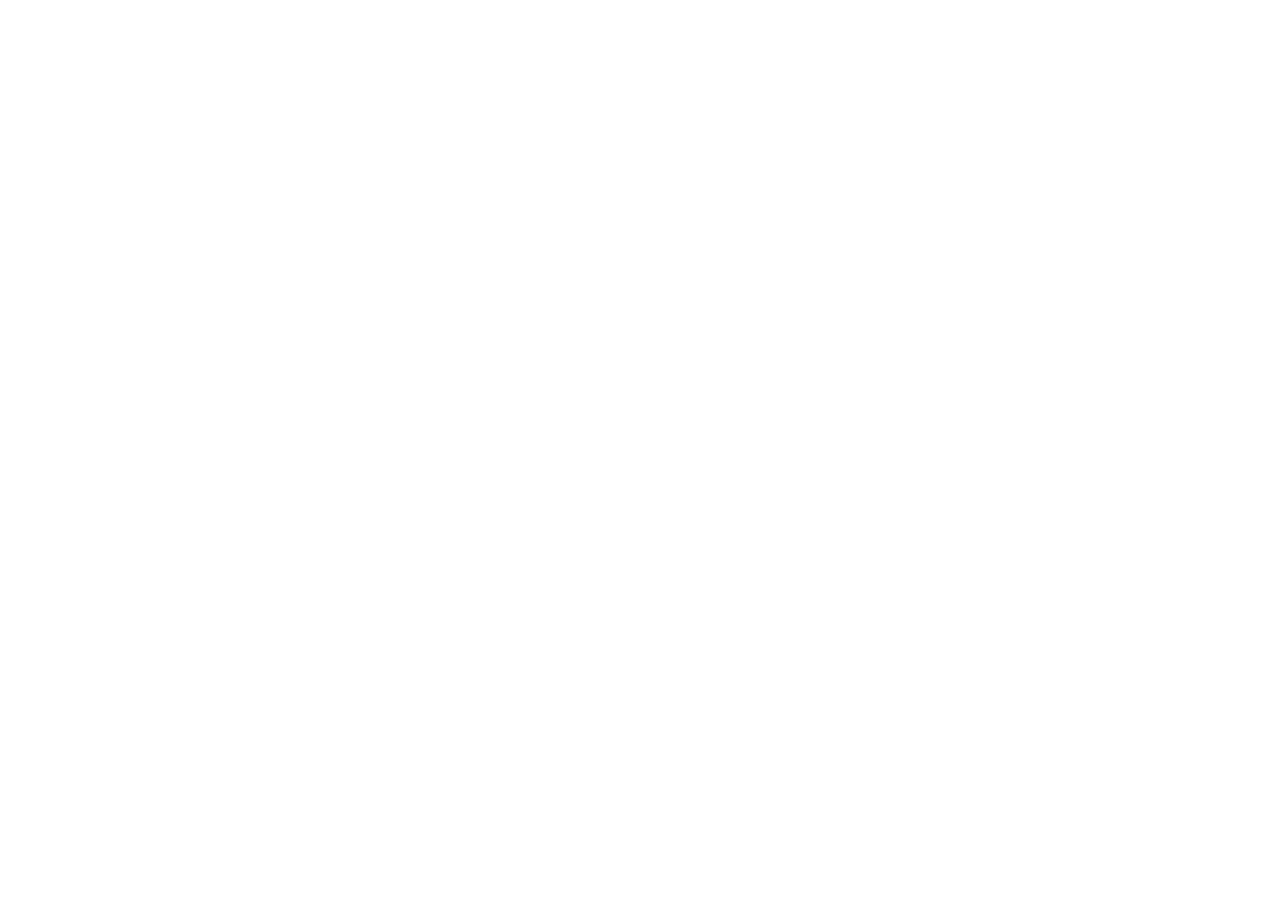
==== commit 5529e50f: "Require admin login before SEO management" ====
--- a/index.html
+++ b/index.html
@@ -3,429 +3,186 @@
 <head>
   <meta charset="utf-8">
   <meta name="viewport" content="width=device-width, initial-scale=1">
-  <meta name="description" content="Form viết và tối ưu bài đăng chuẩn SEO cho website Gold Home Construction.">
-  <title>SEO Post Studio — Gold Home Construction</title>
-  <link rel="stylesheet" href="styles.css">
+  <meta name="robots" content="noindex,nofollow">
+  <meta name="description" content="Cổng đăng nhập hệ thống quản lý nội dung SEO Gold Home Construction.">
+  <title>Đăng nhập — Gold Home SEO Content</title>
+  <style>
+    :root {
+      color-scheme: light;
+      font-family: Inter, -apple-system, BlinkMacSystemFont, "Segoe UI", sans-serif;
+      --gold: #c49a47;
+      --gold-dark: #987124;
+      --ink: #171717;
+      --muted: #6f6f6f;
+      --line: #e4dfd3;
+      --danger: #b42318;
+    }
+
+    * { box-sizing: border-box; }
+
+    body {
+      min-height: 100vh;
+      display: grid;
+      place-items: center;
+      margin: 0;
+      padding: 24px;
+      color: var(--ink);
+      background:
+        radial-gradient(circle at 15% 18%, rgba(196,154,71,.28), transparent 25%),
+        radial-gradient(circle at 86% 78%, rgba(196,154,71,.12), transparent 24%),
+        linear-gradient(135deg, #101010, #2c271e);
+    }
+
+    .login-card {
+      width: min(450px, 100%);
+      padding: 40px;
+      border: 1px solid rgba(255,255,255,.14);
+      border-radius: 20px;
+      background: rgba(255,255,255,.98);
+      box-shadow: 0 30px 90px rgba(0,0,0,.38);
+      text-align: center;
+    }
+
+    .brand-mark {
+      width: 60px;
+      height: 60px;
+      display: inline-grid;
+      place-items: center;
+      border-radius: 16px;
+      color: #fff;
+      background: linear-gradient(145deg, #dab965, #a67b28);
+      box-shadow: 0 12px 28px rgba(164,122,37,.3);
+      font-size: 22px;
+      font-weight: 850;
+      letter-spacing: -.04em;
+    }
+
+    h1 {
+      margin: 21px 0 8px;
+      font-size: 26px;
+      line-height: 1.25;
+      letter-spacing: -.025em;
+    }
+
+    p { margin: 0; color: var(--muted); line-height: 1.6; }
+
+    .security-note {
+      display: flex;
+      gap: 10px;
+      align-items: flex-start;
+      margin: 24px 0;
+      padding: 12px 14px;
+      border: 1px solid var(--line);
+      border-radius: 10px;
+      background: #fbfaf7;
+      text-align: left;
+      font-size: 12px;
+    }
+
+    .security-note span:first-child { color: var(--gold-dark); font-size: 16px; }
+
+    .button {
+      width: 100%;
+      min-height: 46px;
+      display: inline-flex;
+      align-items: center;
+      justify-content: center;
+      gap: 9px;
+      padding: 10px 18px;
+      border: 0;
+      border-radius: 9px;
+      color: #fff;
+      background: var(--ink);
+      box-shadow: 0 9px 20px rgba(0,0,0,.16);
+      font: inherit;
+      font-weight: 700;
+      text-decoration: none;
+      cursor: pointer;
+      transition: transform .15s ease, background .15s ease;
+    }
+
+    .button:hover { transform: translateY(-1px); background: #2b2b2b; }
+    .button[aria-disabled="true"] { pointer-events: none; opacity: .5; }
+
+    .status {
+      min-height: 20px;
+      margin-top: 16px;
+      color: var(--muted);
+      font-size: 12px;
+    }
+
+    .status.error { color: var(--danger); }
+
+    .spinner {
+      width: 14px;
+      height: 14px;
+      display: inline-block;
+      border: 2px solid #cfcfcf;
+      border-top-color: var(--gold-dark);
+      border-radius: 50%;
+      animation: spin .8s linear infinite;
+      color: transparent;
+      font-size: 0;
+      vertical-align: -2px;
+    }
+
+    @keyframes spin { to { transform: rotate(360deg); } }
+
+    .allowed-label {
+      margin-top: 22px;
+      color: #919191;
+      font-size: 11px;
+    }
+
+    @media (max-width: 520px) {
+      .login-card { padding: 31px 22px; }
+      h1 { font-size: 23px; }
+    }
+  </style>
 </head>
 <body>
-  <header class="app-header">
-    <a class="brand" href="#top" aria-label="SEO Post Studio - về đầu trang">
-      <span class="brand-mark" aria-hidden="true">GH</span>
-      <span>
-        <strong>Gold Home SEO Studio</strong>
-        <small>goldhomecons.vn · Rank Math workflow</small>
-      </span>
-    </a>
-    <div class="header-status" aria-live="polite">
-      <span class="status-dot"></span>
-      <span id="save-status">Chưa có thay đổi</span>
-    </div>
-    <div class="header-actions">
-      <button class="button button-ghost" type="button" id="export-button">Xuất JSON</button>
-      <button class="button button-secondary" type="button" id="save-button">Lưu bản nháp</button>
-      <button class="button button-primary" type="submit" form="seo-post-form" id="submit-button">Lưu vào Google Sheet</button>
-    </div>
-  </header>
+  <main class="login-card">
+    <div class="brand-mark" aria-hidden="true">GH</div>
+    <h1>Gold Home SEO Content</h1>
+    <p>Hệ thống quản lý nội dung dành riêng cho quản trị viên được cấp quyền.</p>
 
-  <main class="page-shell" id="top">
-    <section class="page-intro" aria-labelledby="page-title">
-      <div>
-        <p class="eyebrow">Trình soạn thảo bài viết</p>
-        <h1 id="page-title">Tạo bài viết chuẩn SEO cho Gold Home</h1>
-        <p>Soạn nội dung ngành thiết kế – xây dựng, theo dõi chất lượng SEO theo thời gian thực và xuất payload tương thích với WordPress.</p>
-      </div>
-      <div class="intro-progress" aria-label="Tiến độ hoàn thiện">
-        <span><strong id="completion-value">0%</strong> hoàn thiện</span>
-        <div class="progress-track"><span id="completion-bar"></span></div>
-      </div>
-    </section>
-
-    <div class="database-status" id="database-status" role="status" aria-live="polite">
-      <span class="database-status-dot"></span>
-      <div>
-        <strong>Đang kiểm tra kết nối Google Sheet</strong>
-        <small>Form vẫn có thể lưu bản nháp trên trình duyệt.</small>
-      </div>
+    <div class="security-note">
+      <span aria-hidden="true">●</span>
+      <span>Google sẽ xác thực tài khoản. Máy chủ Apps Script tiếp tục kiểm tra email trước mọi thao tác xem, thêm, sửa hoặc xóa bài viết.</span>
     </div>
 
-    <form id="seo-post-form" novalidate>
-      <div class="honeypot" aria-hidden="true">
-        <label for="website">Không điền trường này</label>
-        <input type="text" id="website" name="_gotcha" tabindex="-1" autocomplete="off">
-      </div>
-      <div class="workspace-grid">
-        <div class="editor-column">
-          <section class="panel panel-main" aria-labelledby="content-heading">
-            <div class="panel-heading">
-              <div>
-                <span class="step-number">01</span>
-                <h2 id="content-heading">Nội dung bài viết</h2>
-              </div>
-              <span class="required-note">* Bắt buộc</span>
-            </div>
-
-            <div class="field field-title">
-              <label for="post_title">Tiêu đề bài viết <span aria-hidden="true">*</span></label>
-              <input type="text" id="post_title" name="post_title" maxlength="120" placeholder="Ví dụ: Xây nhà trọn gói 2026: Quy trình và bảng giá chi tiết" required>
-              <div class="field-meta">
-                <span>Tiêu đề chính hiển thị trên bài viết</span>
-                <span><strong id="post-title-count">0</strong>/120</span>
-              </div>
-            </div>
-
-            <div class="field">
-              <div class="label-row">
-                <label for="post_name">Đường dẫn tĩnh (slug)</label>
-                <button class="text-button" type="button" id="regenerate-slug">Tạo lại từ tiêu đề</button>
-              </div>
-              <div class="slug-field">
-                <span>goldhomecons.vn/</span>
-                <input type="text" id="post_name" name="post_name" maxlength="100" placeholder="duong-dan-bai-viet">
-              </div>
-            </div>
-
-            <div class="field">
-              <div class="label-row">
-                <label for="content">Nội dung <span aria-hidden="true">*</span></label>
-                <span class="content-stats"><strong id="word-count">0</strong> từ · <strong id="reading-time">0</strong> phút đọc</span>
-              </div>
-              <div class="editor-shell">
-                <div class="editor-toolbar" role="toolbar" aria-label="Định dạng nhanh">
-                  <button type="button" data-wrap="strong" title="In đậm"><strong>B</strong></button>
-                  <button type="button" data-wrap="em" title="In nghiêng"><em>I</em></button>
-                  <button type="button" data-block="h2">H2</button>
-                  <button type="button" data-block="h3">H3</button>
-                  <button type="button" data-block="ul">Danh sách</button>
-                  <button type="button" data-link>Liên kết</button>
-                  <span class="toolbar-spacer"></span>
-                  <span>Mã HTML</span>
-                </div>
-                <textarea id="content" name="content" rows="18" placeholder="Viết nội dung bài tại đây. Dùng tiêu đề H2/H3, đoạn văn ngắn và liên kết hữu ích để tăng khả năng đọc..." required></textarea>
-              </div>
-              <p class="field-help">Khuyến nghị tối thiểu 600 từ; từ khóa chính nên xuất hiện tự nhiên trong phần mở đầu và ít nhất một tiêu đề phụ.</p>
-            </div>
-
-            <div class="field">
-              <label for="post_excerpt">Mô tả ngắn / đoạn trích</label>
-              <textarea id="post_excerpt" name="post_excerpt" rows="3" maxlength="300" placeholder="Tóm tắt ngắn nội dung bài viết để hiển thị trên trang danh sách..."></textarea>
-              <div class="field-meta">
-                <span>Có thể dùng làm mô tả dự phòng nếu chưa nhập meta description</span>
-                <span><strong id="excerpt-count">0</strong>/300</span>
-              </div>
-            </div>
-          </section>
-
-          <section class="panel" aria-labelledby="media-heading">
-            <div class="panel-heading">
-              <div>
-                <span class="step-number">02</span>
-                <h2 id="media-heading">Ảnh đại diện & phân loại</h2>
-              </div>
-            </div>
-            <div class="two-column-fields">
-              <div class="field field-span-2">
-                <label for="featured_image">Ảnh đại diện</label>
-                <label class="upload-zone" for="featured_image">
-                  <input type="file" id="featured_image" name="featured_image" accept="image/png,image/jpeg,image/webp">
-                  <span class="upload-icon" aria-hidden="true">↑</span>
-                  <span><strong>Chọn ảnh để tải lên</strong><small>JPG, PNG hoặc WebP · đề xuất 1200 × 630 px</small></span>
-                  <img id="featured-preview" src="[data-uri]" alt="Xem trước ảnh đại diện">
-                </label>
-              </div>
-              <div class="field">
-                <label for="featured_image_url">Hoặc URL ảnh</label>
-                <input type="url" id="featured_image_url" name="featured_image_url" placeholder="https://.../anh-dai-dien.webp">
-              </div>
-              <div class="field">
-                <label for="featured_image_alt">Văn bản thay thế (alt)</label>
-                <input type="text" id="featured_image_alt" name="featured_image_alt" maxlength="160" placeholder="Mô tả chính xác nội dung ảnh">
-              </div>
-              <fieldset class="field fieldset-card">
-                <legend>Danh mục</legend>
-                <div class="checkbox-grid">
-                  <label><input type="checkbox" name="post_category[]" value="thiet-ke-kien-truc"> Thiết kế kiến trúc</label>
-                  <label><input type="checkbox" name="post_category[]" value="thi-cong-xay-dung"> Thi công xây dựng</label>
-                  <label><input type="checkbox" name="post_category[]" value="xay-nha-tron-goi"> Xây nhà trọn gói</label>
-                  <label><input type="checkbox" name="post_category[]" value="thiet-ke-noi-that"> Thiết kế nội thất</label>
-                  <label><input type="checkbox" name="post_category[]" value="kien-thuc-xay-dung"> Kiến thức xây dựng</label>
-                  <label><input type="checkbox" name="post_category[]" value="du-an"> Dự án</label>
-                </div>
-              </fieldset>
-              <div class="field stack-fields">
-                <div>
-                  <label for="primary_category">Danh mục chính</label>
-                  <select id="primary_category" name="rank_math_primary_category">
-                    <option value="">Chọn danh mục chính</option>
-                    <option value="thiet-ke-kien-truc">Thiết kế kiến trúc</option>
-                    <option value="thi-cong-xay-dung">Thi công xây dựng</option>
-                    <option value="xay-nha-tron-goi">Xây nhà trọn gói</option>
-                    <option value="thiet-ke-noi-that">Thiết kế nội thất</option>
-                    <option value="kien-thuc-xay-dung">Kiến thức xây dựng</option>
-                    <option value="du-an">Dự án</option>
-                  </select>
-                </div>
-                <div>
-                  <label for="post_tags">Thẻ bài viết</label>
-                  <input type="text" id="post_tags" name="tax_input[post_tag]" placeholder="xây nhà trọn gói, báo giá xây dựng, thiết kế nhà">
-                  <p class="field-help">Phân cách các thẻ bằng dấu phẩy.</p>
-                </div>
-              </div>
-            </div>
-          </section>
-
-          <section class="panel" aria-labelledby="seo-heading">
-            <div class="panel-heading">
-              <div>
-                <span class="step-number">03</span>
-                <h2 id="seo-heading">Rank Math SEO</h2>
-              </div>
-              <span class="panel-badge">Quan trọng</span>
-            </div>
-            <div class="field">
-              <label for="rank_math_focus_keyword">Từ khóa chính <span aria-hidden="true">*</span></label>
-              <input type="text" id="rank_math_focus_keyword" name="rank_math_focus_keyword" placeholder="Ví dụ: xây nhà trọn gói" required>
-              <p class="field-help">Có thể thêm từ khóa phụ sau dấu phẩy. Từ khóa đầu tiên được dùng để chấm điểm.</p>
-            </div>
-            <div class="field">
-              <label for="rank_math_title">Tiêu đề SEO</label>
-              <input type="text" id="rank_math_title" name="rank_math_title" maxlength="70" placeholder="Để trống để dùng tiêu đề bài viết">
-              <div class="field-meta">
-                <span>Nên dài khoảng 50–60 ký tự</span>
-                <span id="seo-title-feedback"><strong id="seo-title-count">0</strong>/60</span>
-              </div>
-            </div>
-            <div class="field">
-              <label for="rank_math_description">Thẻ mô tả SEO</label>
-              <textarea id="rank_math_description" name="rank_math_description" rows="4" maxlength="180" placeholder="Mô tả hấp dẫn, có chứa từ khóa chính và lời kêu gọi hành động..."></textarea>
-              <div class="field-meta">
-                <span>Nên dài khoảng 120–160 ký tự</span>
-                <span id="meta-description-feedback"><strong id="meta-description-count">0</strong>/160</span>
-              </div>
-            </div>
-            <div class="two-column-fields">
-              <div class="field">
-                <label for="rank_math_canonical_url">Canonical URL</label>
-                <input type="url" id="rank_math_canonical_url" name="rank_math_canonical_url" placeholder="https://goldhomecons.vn/duong-dan/">
-              </div>
-              <div class="field">
-                <label for="rank_math_schema_type">Loại Schema</label>
-                <select id="rank_math_schema_type" name="rank_math_schema_type">
-                  <option value="BlogPosting" selected>BlogPosting</option>
-                  <option value="Article">Article</option>
-                  <option value="NewsArticle">NewsArticle</option>
-                  <option value="FAQPage">FAQPage</option>
-                  <option value="HowTo">HowTo</option>
-                </select>
-              </div>
-            </div>
-            <fieldset class="field fieldset-card">
-              <legend>Robots Meta</legend>
-              <div class="toggle-grid">
-                <label class="toggle"><input type="checkbox" name="rank_math_robots[]" value="index" checked data-robot-pair="noindex"><span></span> Index</label>
-                <label class="toggle"><input type="checkbox" name="rank_math_robots[]" value="noindex" data-robot-pair="index"><span></span> Noindex</label>
-                <label class="toggle"><input type="checkbox" name="rank_math_robots[]" value="follow" checked data-robot-pair="nofollow"><span></span> Follow</label>
-                <label class="toggle"><input type="checkbox" name="rank_math_robots[]" value="nofollow" data-robot-pair="follow"><span></span> Nofollow</label>
-                <label class="toggle"><input type="checkbox" name="rank_math_robots[]" value="noarchive"><span></span> Noarchive</label>
-                <label class="toggle"><input type="checkbox" name="rank_math_robots[]" value="nosnippet"><span></span> Nosnippet</label>
-              </div>
-            </fieldset>
-            <label class="check-row">
-              <input type="checkbox" id="rank_math_pillar_content" name="rank_math_pillar_content" value="on">
-              <span><strong>Đánh dấu là nội dung trụ cột</strong><small>Dùng cho bài chuyên sâu, quan trọng trong cấu trúc nội dung website.</small></span>
-            </label>
-          </section>
-
-          <section class="panel" aria-labelledby="social-heading">
-            <div class="panel-heading">
-              <div>
-                <span class="step-number">04</span>
-                <h2 id="social-heading">Chia sẻ mạng xã hội</h2>
-              </div>
-              <span class="optional-note">Tùy chọn</span>
-            </div>
-            <div class="social-tabs" role="tablist" aria-label="Nền tảng mạng xã hội">
-              <button type="button" class="social-tab active" data-social-tab="facebook" role="tab" aria-selected="true">Facebook / Open Graph</button>
-              <button type="button" class="social-tab" data-social-tab="twitter" role="tab" aria-selected="false">X / Twitter</button>
-            </div>
-            <div class="social-panel active" id="social-facebook" role="tabpanel">
-              <div class="field">
-                <label for="rank_math_facebook_title">Tiêu đề Facebook</label>
-                <input type="text" id="rank_math_facebook_title" name="rank_math_facebook_title" maxlength="95" placeholder="Để trống để dùng tiêu đề SEO">
-              </div>
-              <div class="field">
-                <label for="rank_math_facebook_description">Mô tả Facebook</label>
-                <textarea id="rank_math_facebook_description" name="rank_math_facebook_description" rows="3" maxlength="200" placeholder="Để trống để dùng mô tả SEO"></textarea>
-              </div>
-              <div class="field">
-                <label for="rank_math_facebook_image">URL ảnh Facebook</label>
-                <input type="url" id="rank_math_facebook_image" name="rank_math_facebook_image" placeholder="Để trống để dùng ảnh đại diện">
-              </div>
-            </div>
-            <div class="social-panel" id="social-twitter" role="tabpanel" hidden>
-              <div class="two-column-fields">
-                <div class="field">
-                  <label for="rank_math_twitter_card_type">Loại thẻ</label>
-                  <select id="rank_math_twitter_card_type" name="rank_math_twitter_card_type">
-                    <option value="summary_large_image">Summary Card with Large Image</option>
-                    <option value="summary">Summary Card</option>
-                  </select>
-                </div>
-                <div class="field">
-                  <label for="rank_math_twitter_use_facebook">Dữ liệu hiển thị</label>
-                  <select id="rank_math_twitter_use_facebook" name="rank_math_twitter_use_facebook">
-                    <option value="on">Dùng dữ liệu Facebook</option>
-                    <option value="off">Tùy chỉnh riêng</option>
-                  </select>
-                </div>
-              </div>
-              <div id="twitter-custom-fields" hidden>
-                <div class="field">
-                  <label for="rank_math_twitter_title">Tiêu đề X / Twitter</label>
-                  <input type="text" id="rank_math_twitter_title" name="rank_math_twitter_title" maxlength="70">
-                </div>
-                <div class="field">
-                  <label for="rank_math_twitter_description">Mô tả X / Twitter</label>
-                  <textarea id="rank_math_twitter_description" name="rank_math_twitter_description" rows="3" maxlength="200"></textarea>
-                </div>
-                <div class="field">
-                  <label for="rank_math_twitter_image">URL ảnh X / Twitter</label>
-                  <input type="url" id="rank_math_twitter_image" name="rank_math_twitter_image">
-                </div>
-              </div>
-            </div>
-          </section>
-
-          <section class="panel" aria-labelledby="settings-heading">
-            <div class="panel-heading">
-              <div>
-                <span class="step-number">05</span>
-                <h2 id="settings-heading">Thiết lập bài viết</h2>
-              </div>
-            </div>
-            <div class="three-column-fields">
-              <div class="field">
-                <label for="post_status">Trạng thái</label>
-                <select id="post_status" name="post_status">
-                  <option value="draft">Bản nháp</option>
-                  <option value="pending">Chờ duyệt</option>
-                  <option value="publish">Xuất bản</option>
-                  <option value="future">Lên lịch</option>
-                </select>
-              </div>
-              <div class="field">
-                <label for="publish_at">Thời gian xuất bản</label>
-                <input type="datetime-local" id="publish_at" name="publish_at">
-              </div>
-              <div class="field">
-                <label for="post_author">Tác giả</label>
-                <select id="post_author" name="post_author">
-                  <option value="1">Gold Home</option>
-                  <option value="editor">Biên tập viên</option>
-                </select>
-              </div>
-            </div>
-            <fieldset class="field fieldset-card">
-              <legend>Hiển thị</legend>
-              <div class="radio-row">
-                <label><input type="radio" name="visibility" value="public" checked> Công khai</label>
-                <label><input type="radio" name="visibility" value="password"> Bảo vệ bằng mật khẩu</label>
-                <label><input type="radio" name="visibility" value="private"> Riêng tư</label>
-              </div>
-              <div class="field compact-field" id="password-field" hidden>
-                <label for="post_password">Mật khẩu bài viết</label>
-                <input type="text" id="post_password" name="post_password" maxlength="255">
-              </div>
-            </fieldset>
-            <div class="settings-row">
-              <label class="check-row compact">
-                <input type="checkbox" name="sticky" value="sticky">
-                <span><strong>Ghim lên trang nhất</strong></span>
-              </label>
-              <label class="check-row compact">
-                <input type="checkbox" name="comment_status" value="open" checked>
-                <span><strong>Cho phép bình luận</strong></span>
-              </label>
-              <label class="check-row compact">
-                <input type="checkbox" name="ping_status" value="open" checked>
-                <span><strong>Cho phép pingback/trackback</strong></span>
-              </label>
-            </div>
-          </section>
-        </div>
-
-        <aside class="insights-column" aria-label="Phân tích SEO">
-          <section class="score-card">
-            <div class="score-summary">
-              <div class="score-ring" id="score-ring" style="--score: 0">
-                <span><strong id="seo-score">0</strong><small>/100</small></span>
-              </div>
-              <div>
-                <p class="eyebrow">Điểm SEO</p>
-                <h2 id="score-label">Cần bổ sung</h2>
-                <p id="score-message">Hoàn thiện các trường quan trọng để bắt đầu chấm điểm.</p>
-              </div>
-            </div>
-            <div class="score-legend">
-              <span><i class="bad"></i> 0–49</span>
-              <span><i class="medium"></i> 50–79</span>
-              <span><i class="good"></i> 80–100</span>
-            </div>
-          </section>
-
-          <section class="preview-card" aria-labelledby="preview-heading">
-            <div class="card-heading-row">
-              <h2 id="preview-heading">Xem trước Google</h2>
-              <div class="device-toggle" aria-label="Thiết bị xem trước">
-                <button type="button" class="active" data-device="desktop" aria-label="Máy tính">▣</button>
-                <button type="button" data-device="mobile" aria-label="Điện thoại">▯</button>
-              </div>
-            </div>
-            <div class="serp-preview" id="serp-preview">
-              <div class="serp-site">
-                <span class="site-favicon">H</span>
-                <span>Gold Home Construction<small id="serp-url">goldhomecons.vn/</small></span>
-              </div>
-              <h3 id="serp-title">Tiêu đề bài viết sẽ hiển thị tại đây</h3>
-              <p id="serp-description">Mô tả SEO sẽ xuất hiện ở đây. Hãy viết nội dung súc tích, rõ ràng và hấp dẫn người tìm kiếm.</p>
-            </div>
-          </section>
-
-          <section class="checklist-card" aria-labelledby="checklist-heading">
-            <div class="card-heading-row">
-              <h2 id="checklist-heading">Kiểm tra tối ưu</h2>
-              <span id="check-count">0/12 đạt</span>
-            </div>
-            <ul class="seo-checklist" id="seo-checklist">
-              <li data-check="keyword"><span></span><div><strong>Đã nhập từ khóa chính</strong><small>Chọn một cụm từ người dùng thực sự tìm kiếm.</small></div></li>
-              <li data-check="title-keyword"><span></span><div><strong>Từ khóa có trong tiêu đề</strong><small>Ưu tiên đặt gần đầu tiêu đề.</small></div></li>
-              <li data-check="seo-title"><span></span><div><strong>Độ dài tiêu đề SEO phù hợp</strong><small>Mục tiêu 30–60 ký tự.</small></div></li>
-              <li data-check="description"><span></span><div><strong>Mô tả SEO đạt độ dài tốt</strong><small>Mục tiêu 120–160 ký tự.</small></div></li>
-              <li data-check="description-keyword"><span></span><div><strong>Từ khóa có trong mô tả</strong><small>Diễn đạt tự nhiên, không nhồi từ khóa.</small></div></li>
-              <li data-check="slug"><span></span><div><strong>Slug ngắn và chứa từ khóa</strong><small>Không dấu, dùng dấu gạch ngang.</small></div></li>
-              <li data-check="content-length"><span></span><div><strong>Nội dung tối thiểu 600 từ</strong><small>Bài chuyên sâu thường cần 1.000 từ trở lên.</small></div></li>
-              <li data-check="intro-keyword"><span></span><div><strong>Từ khóa có trong phần mở đầu</strong><small>Kiểm tra 160 từ đầu tiên.</small></div></li>
-              <li data-check="heading"><span></span><div><strong>Nội dung có tiêu đề H2/H3</strong><small>Tạo cấu trúc rõ ràng, dễ đọc.</small></div></li>
-              <li data-check="image-alt"><span></span><div><strong>Ảnh đại diện có alt text</strong><small>Mô tả ảnh ngắn gọn, chính xác.</small></div></li>
-              <li data-check="internal-link"><span></span><div><strong>Có liên kết nội bộ</strong><small>Dẫn người đọc tới nội dung liên quan trên website.</small></div></li>
-              <li data-check="external-link"><span></span><div><strong>Có liên kết ngoài hữu ích</strong><small>Trích nguồn đáng tin cậy khi nội dung cần dẫn chứng.</small></div></li>
-            </ul>
-          </section>
-
-          <section class="density-card">
-            <div class="card-heading-row">
-              <h2>Mật độ từ khóa</h2>
-              <strong id="keyword-density">0%</strong>
-            </div>
-            <div class="density-track"><span id="density-bar"></span></div>
-            <p id="density-help">Mức đề xuất tham khảo: 0,5–2,5%. Ưu tiên câu văn tự nhiên.</p>
-          </section>
-        </aside>
-      </div>
-    </form>
+    <a id="login-link" class="button" href="#" aria-disabled="true">
+      Đăng nhập bằng Google
+    </a>
+    <div id="redirect-status" class="status" role="status" aria-live="polite">
+      <span class="spinner" aria-hidden="true">.</span> Đang tải cổng đăng nhập bảo mật...
+    </div>
+    <div class="allowed-label">Chỉ tài khoản quản trị đã cấu hình mới được phép truy cập.</div>
   </main>
 
-  <div class="toast" id="toast" role="status" aria-live="polite"></div>
   <script src="config.js"></script>
-  <script src="app.js"></script>
+  <script>
+    (function () {
+      const link = document.querySelector('#login-link');
+      const status = document.querySelector('#redirect-status');
+      const config = window.GOLDHOME_SEO_CONFIG || {};
+      const appUrl = String(config.appsScriptUrl || '').trim();
+      const validUrl = /^https:\/\/script\.google\.com\/macros\/s\/[A-Za-z0-9_-]+\/exec(?:[?#].*)?$/.test(appUrl);
+
+      if (!validUrl) {
+        status.textContent = 'Chưa cấu hình URL Google Apps Script Web App hợp lệ.';
+        status.classList.add('error');
+        return;
+      }
+
+      link.href = appUrl;
+      link.removeAttribute('aria-disabled');
+      status.textContent = 'Đang chuyển đến màn hình đăng nhập Google...';
+
+      window.setTimeout(function () {
+        window.location.replace(appUrl);
+      }, 900);
+    }());
+  </script>
 </body>
 </html>
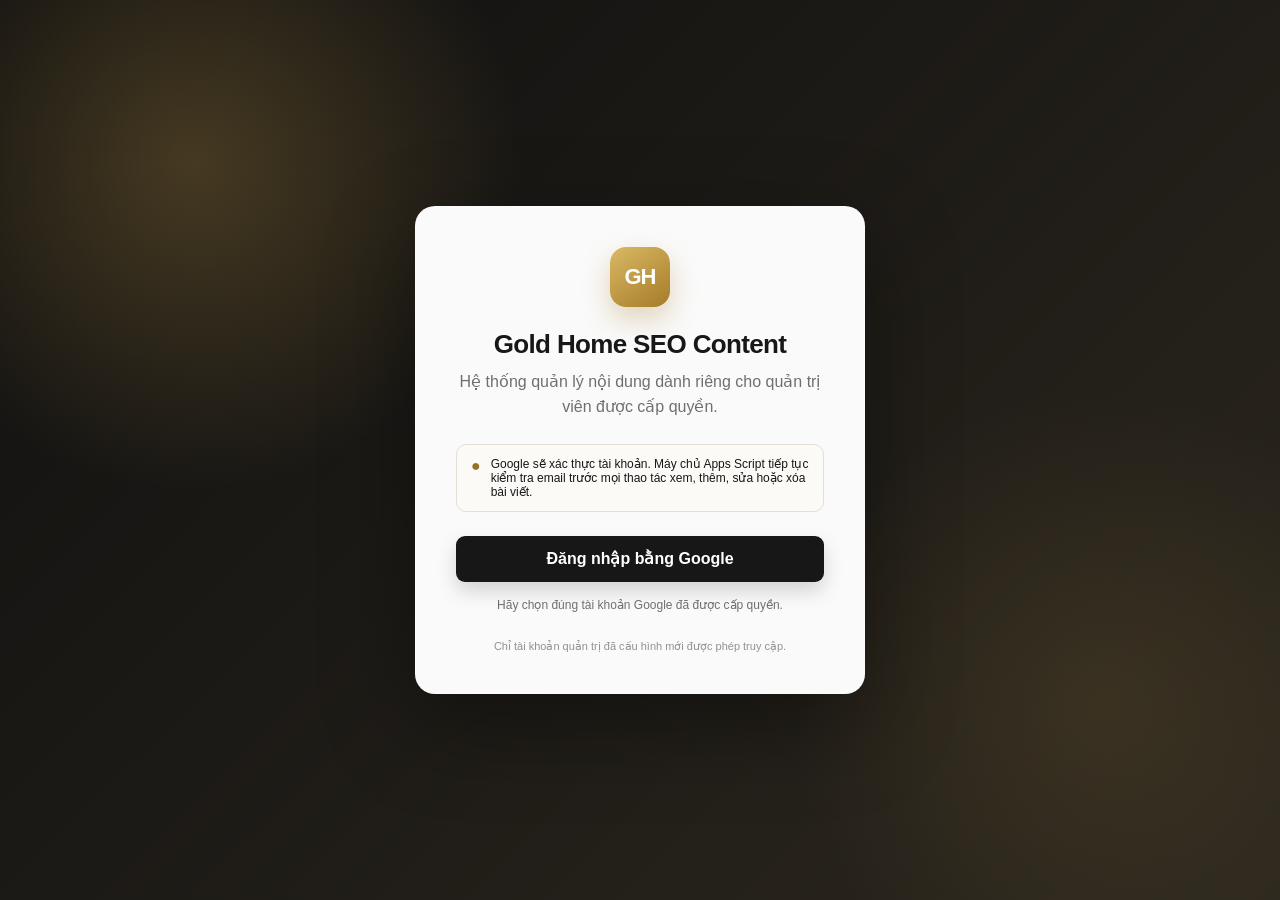
==== commit 9d77ef09: "Enforce Google admin authentication flow" ====
--- a/index.html
+++ b/index.html
@@ -175,13 +175,10 @@
         return;
       }
 
-      link.href = appUrl;
+      const loginUrl = 'https://accounts.google.com/AccountChooser?continue=' + encodeURIComponent(appUrl);
+      link.href = loginUrl;
       link.removeAttribute('aria-disabled');
-      status.textContent = 'Đang chuyển đến màn hình đăng nhập Google...';
-
-      window.setTimeout(function () {
-        window.location.replace(appUrl);
-      }, 900);
+      status.textContent = 'Hãy chọn đúng tài khoản Google đã được cấp quyền.';
     }());
   </script>
 </body>
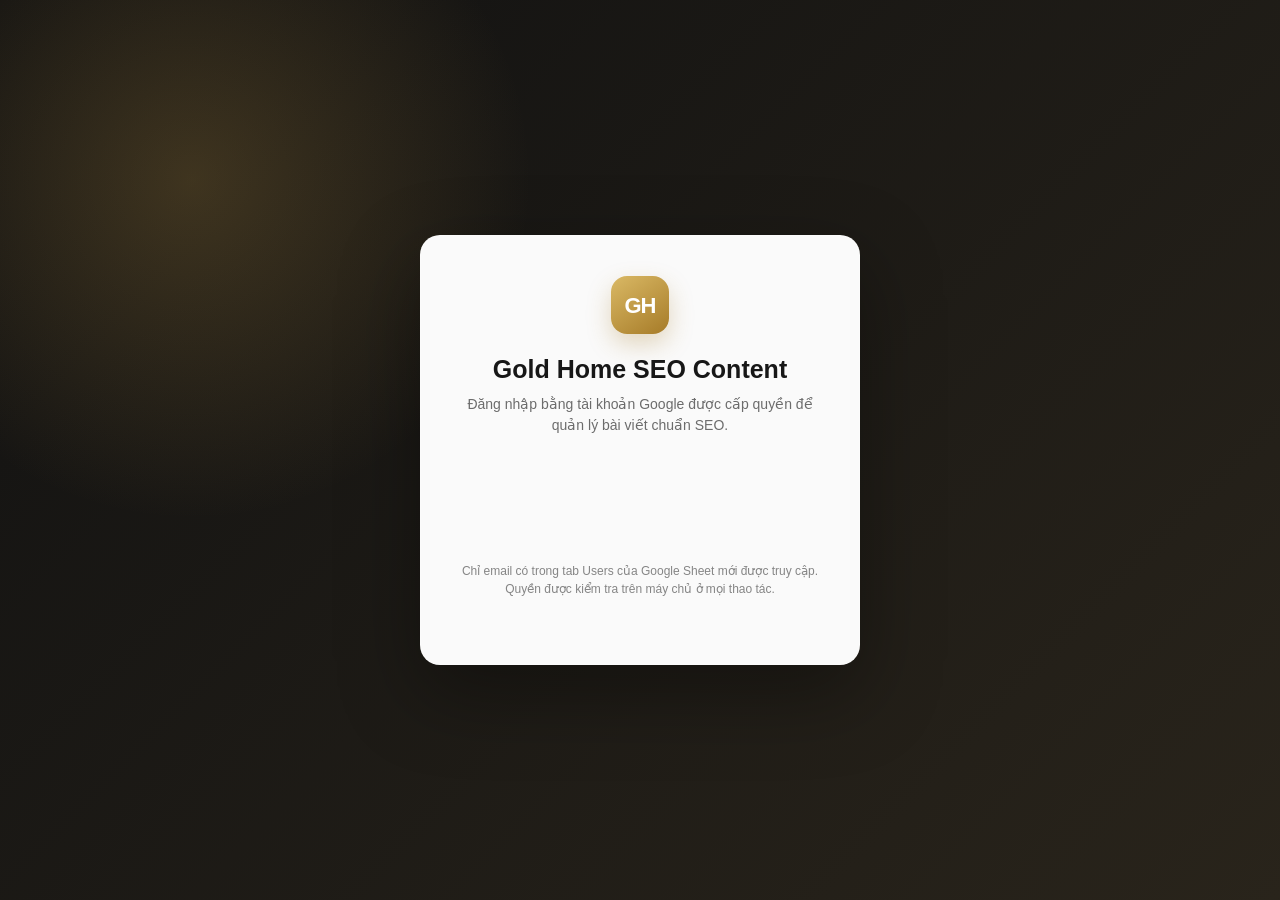
==== commit 32868ab4: "dannv" ====
--- a/index.html
+++ b/index.html
@@ -4,182 +4,290 @@
   <meta charset="utf-8">
   <meta name="viewport" content="width=device-width, initial-scale=1">
   <meta name="robots" content="noindex,nofollow">
-  <meta name="description" content="Cổng đăng nhập hệ thống quản lý nội dung SEO Gold Home Construction.">
-  <title>Đăng nhập — Gold Home SEO Content</title>
-  <style>
-    :root {
-      color-scheme: light;
-      font-family: Inter, -apple-system, BlinkMacSystemFont, "Segoe UI", sans-serif;
-      --gold: #c49a47;
-      --gold-dark: #987124;
-      --ink: #171717;
-      --muted: #6f6f6f;
-      --line: #e4dfd3;
-      --danger: #b42318;
-    }
-
-    * { box-sizing: border-box; }
-
-    body {
-      min-height: 100vh;
-      display: grid;
-      place-items: center;
-      margin: 0;
-      padding: 24px;
-      color: var(--ink);
-      background:
-        radial-gradient(circle at 15% 18%, rgba(196,154,71,.28), transparent 25%),
-        radial-gradient(circle at 86% 78%, rgba(196,154,71,.12), transparent 24%),
-        linear-gradient(135deg, #101010, #2c271e);
-    }
-
-    .login-card {
-      width: min(450px, 100%);
-      padding: 40px;
-      border: 1px solid rgba(255,255,255,.14);
-      border-radius: 20px;
-      background: rgba(255,255,255,.98);
-      box-shadow: 0 30px 90px rgba(0,0,0,.38);
-      text-align: center;
-    }
-
-    .brand-mark {
-      width: 60px;
-      height: 60px;
-      display: inline-grid;
-      place-items: center;
-      border-radius: 16px;
-      color: #fff;
-      background: linear-gradient(145deg, #dab965, #a67b28);
-      box-shadow: 0 12px 28px rgba(164,122,37,.3);
-      font-size: 22px;
-      font-weight: 850;
-      letter-spacing: -.04em;
-    }
-
-    h1 {
-      margin: 21px 0 8px;
-      font-size: 26px;
-      line-height: 1.25;
-      letter-spacing: -.025em;
-    }
-
-    p { margin: 0; color: var(--muted); line-height: 1.6; }
-
-    .security-note {
-      display: flex;
-      gap: 10px;
-      align-items: flex-start;
-      margin: 24px 0;
-      padding: 12px 14px;
-      border: 1px solid var(--line);
-      border-radius: 10px;
-      background: #fbfaf7;
-      text-align: left;
-      font-size: 12px;
-    }
-
-    .security-note span:first-child { color: var(--gold-dark); font-size: 16px; }
-
-    .button {
-      width: 100%;
-      min-height: 46px;
-      display: inline-flex;
-      align-items: center;
-      justify-content: center;
-      gap: 9px;
-      padding: 10px 18px;
-      border: 0;
-      border-radius: 9px;
-      color: #fff;
-      background: var(--ink);
-      box-shadow: 0 9px 20px rgba(0,0,0,.16);
-      font: inherit;
-      font-weight: 700;
-      text-decoration: none;
-      cursor: pointer;
-      transition: transform .15s ease, background .15s ease;
-    }
-
-    .button:hover { transform: translateY(-1px); background: #2b2b2b; }
-    .button[aria-disabled="true"] { pointer-events: none; opacity: .5; }
-
-    .status {
-      min-height: 20px;
-      margin-top: 16px;
-      color: var(--muted);
-      font-size: 12px;
-    }
-
-    .status.error { color: var(--danger); }
-
-    .spinner {
-      width: 14px;
-      height: 14px;
-      display: inline-block;
-      border: 2px solid #cfcfcf;
-      border-top-color: var(--gold-dark);
-      border-radius: 50%;
-      animation: spin .8s linear infinite;
-      color: transparent;
-      font-size: 0;
-      vertical-align: -2px;
-    }
-
-    @keyframes spin { to { transform: rotate(360deg); } }
-
-    .allowed-label {
-      margin-top: 22px;
-      color: #919191;
-      font-size: 11px;
-    }
-
-    @media (max-width: 520px) {
-      .login-card { padding: 31px 22px; }
-      h1 { font-size: 23px; }
-    }
-  </style>
+  <!-- Phiên đăng nhập nằm trong localStorage: CSP chặn script lạ để nội dung bài viết không thể đánh cắp phiên. -->
+  <meta http-equiv="Content-Security-Policy" content="default-src 'self'; script-src 'self' https://accounts.google.com/gsi/client; style-src 'self' 'unsafe-inline' https://accounts.google.com/gsi/style; frame-src https://accounts.google.com/gsi/; connect-src 'self' https://accounts.google.com/gsi/ https://script.google.com https://script.googleusercontent.com; img-src 'self' data:; object-src 'none'; base-uri 'none'; form-action 'none'">
+  <meta name="referrer" content="strict-origin-when-cross-origin">
+  <title>Gold Home SEO Content</title>
+  <link rel="stylesheet" href="styles.css">
+  <script src="https://accounts.google.com/gsi/client" async defer></script>
 </head>
 <body>
-  <main class="login-card">
-    <div class="brand-mark" aria-hidden="true">GH</div>
-    <h1>Gold Home SEO Content</h1>
-    <p>Hệ thống quản lý nội dung dành riêng cho quản trị viên được cấp quyền.</p>
-
-    <div class="security-note">
-      <span aria-hidden="true">●</span>
-      <span>Google sẽ xác thực tài khoản. Máy chủ Apps Script tiếp tục kiểm tra email trước mọi thao tác xem, thêm, sửa hoặc xóa bài viết.</span>
+  <section id="login-view" class="login-shell">
+    <div class="login-card">
+      <div class="brand-mark">GH</div>
+      <h1>Gold Home SEO Content</h1>
+      <p>Đăng nhập bằng tài khoản Google được cấp quyền để quản lý bài viết chuẩn SEO.</p>
+      <div id="google-button" class="google-button"></div>
+      <p id="login-status" class="login-status" role="status" aria-live="polite"></p>
+      <p class="login-note">Chỉ email có trong tab Users của Google Sheet mới được truy cập. Quyền được kiểm tra trên máy chủ ở mọi thao tác.</p>
     </div>
-
-    <a id="login-link" class="button" href="#" aria-disabled="true">
-      Đăng nhập bằng Google
-    </a>
-    <div id="redirect-status" class="status" role="status" aria-live="polite">
-      <span class="spinner" aria-hidden="true">.</span> Đang tải cổng đăng nhập bảo mật...
-    </div>
-    <div class="allowed-label">Chỉ tài khoản quản trị đã cấu hình mới được phép truy cập.</div>
-  </main>
+  </section>
+
+  <div id="admin-app" hidden>
+    <header class="topbar">
+      <div class="topbar-brand">
+        <div class="brand-mark">GH</div>
+        <div>
+          <div class="topbar-title">Gold Home SEO Content</div>
+          <div class="topbar-subtitle">goldhomecons.vn</div>
+        </div>
+      </div>
+      <div class="account">
+        <span id="account-email" class="account-email"></span>
+        <button id="logout-button" class="btn btn-outline btn-small" type="button">Đăng xuất</button>
+      </div>
+    </header>
+
+    <main class="page">
+      <section id="list-view">
+        <div class="page-heading">
+          <div>
+            <div class="eyebrow">Quản lý nội dung</div>
+            <h1>Danh sách bài viết</h1>
+            <p>Tạo, kiểm tra, sửa và quản lý dữ liệu bài viết lưu trong Google Sheet.</p>
+          </div>
+          <button id="new-post-button" class="btn btn-gold" type="button">+ Viết bài mới</button>
+        </div>
+
+        <div class="stats">
+          <div class="stat-card"><div class="stat-label">Tổng bài</div><div id="stat-total" class="stat-value">0</div></div>
+          <div class="stat-card"><div class="stat-label">Bản nháp</div><div id="stat-draft" class="stat-value">0</div></div>
+          <div class="stat-card"><div class="stat-label">Chờ duyệt</div><div id="stat-pending" class="stat-value">0</div></div>
+          <div class="stat-card"><div class="stat-label">Đã xuất bản</div><div id="stat-published" class="stat-value">0</div></div>
+        </div>
+
+        <div class="panel">
+          <div class="toolbar">
+            <input id="search-input" type="search" placeholder="Tìm theo tiêu đề, từ khóa, slug...">
+            <select id="status-filter" aria-label="Lọc trạng thái">
+              <option value="">Tất cả trạng thái</option>
+              <option value="draft">Bản nháp</option>
+              <option value="pending">Chờ duyệt</option>
+              <option value="publish">Đã xuất bản</option>
+            </select>
+            <button id="refresh-button" class="btn btn-outline" type="button">Làm mới</button>
+          </div>
+          <div class="table-wrap">
+            <table>
+              <thead>
+                <tr>
+                  <th>Bài viết</th>
+                  <th>Từ khóa chính</th>
+                  <th>Trạng thái</th>
+                  <th>SEO</th>
+                  <th>Cập nhật</th>
+                  <th>Thao tác</th>
+                </tr>
+              </thead>
+              <tbody id="posts-table-body"></tbody>
+            </table>
+          </div>
+          <div id="posts-empty" class="empty" hidden>Chưa có bài viết phù hợp.</div>
+        </div>
+      </section>
+
+      <section id="editor-view" hidden>
+        <div class="page-heading">
+          <div>
+            <div class="eyebrow">Trình soạn thảo SEO</div>
+            <h1 id="editor-title">Viết bài mới</h1>
+            <p>Điền nội dung, metadata SEO và thiết lập xuất bản cho Gold Home.</p>
+          </div>
+          <button id="back-button" class="btn btn-outline" type="button">← Danh sách bài</button>
+        </div>
+
+        <form id="post-form">
+          <input type="hidden" name="submission_id" id="submission-id">
+          <input type="hidden" name="base_updated_at" id="base-updated-at">
+          <div class="editor-grid">
+            <div class="editor-main">
+              <section class="panel">
+                <div class="panel-heading"><h2>Nội dung bài viết</h2></div>
+                <div class="panel-body">
+                  <div class="field">
+                    <label for="post-title">Tiêu đề bài viết <span class="required">*</span></label>
+                    <input id="post-title" name="post_title" type="text" required maxlength="250" placeholder="Ví dụ: Báo giá xây nhà trọn gói mới nhất">
+                  </div>
+                  <div class="field">
+                    <label for="post-name">Đường dẫn (slug)</label>
+                    <input id="post-name" name="post_name" type="text" maxlength="220" placeholder="bao-gia-xay-nha-tron-goi">
+                    <div class="field-help"><span>https://goldhomecons.vn/<strong id="slug-preview">duong-dan-bai-viet</strong>/</span></div>
+                  </div>
+                  <div class="field">
+                    <label for="content">Nội dung HTML <span class="required">*</span></label>
+                    <textarea id="content" class="content-area" name="content" required placeholder="Nhập nội dung bài viết bằng HTML..."></textarea>
+                    <div class="field-help"><span>Có thể dùng H2, H3, danh sách, liên kết và hình ảnh.</span><span><strong id="word-count">0</strong> từ</span></div>
+                  </div>
+                  <div class="field">
+                    <label for="post-excerpt">Mô tả ngắn</label>
+                    <textarea id="post-excerpt" name="post_excerpt" maxlength="500" placeholder="Tóm tắt nội dung bài viết..."></textarea>
+                  </div>
+                </div>
+              </section>
+
+              <section class="panel">
+                <div class="panel-heading"><h2>Rank Math SEO</h2><p>Các trường quan trọng để tối ưu kết quả tìm kiếm.</p></div>
+                <div class="panel-body">
+                  <div class="field">
+                    <label for="focus-keyword">Từ khóa chính <span class="required">*</span></label>
+                    <input id="focus-keyword" name="rank_math_focus_keyword" type="text" required placeholder="xây nhà trọn gói">
+                  </div>
+                  <div class="field">
+                    <label for="seo-title">Tiêu đề SEO</label>
+                    <input id="seo-title" name="rank_math_title" type="text" maxlength="120" placeholder="%title% %sep% Gold Home">
+                    <div class="field-help"><span>Nên chứa từ khóa chính.</span><span><strong id="seo-title-count">0</strong>/60</span></div>
+                  </div>
+                  <div class="field">
+                    <label for="seo-description">Mô tả SEO</label>
+                    <textarea id="seo-description" name="rank_math_description" maxlength="300" placeholder="Mô tả hấp dẫn để tăng tỷ lệ nhấp..."></textarea>
+                    <div class="field-help"><span>Khuyến nghị 120–160 ký tự.</span><span><strong id="seo-description-count">0</strong>/160</span></div>
+                  </div>
+                  <div class="field">
+                    <label for="canonical-url">Canonical URL</label>
+                    <input id="canonical-url" name="rank_math_canonical_url" type="url" placeholder="https://goldhomecons.vn/duong-dan/">
+                  </div>
+                  <div class="grid-2">
+                    <div class="field">
+                      <label for="schema-type">Schema</label>
+                      <select id="schema-type" name="rank_math_schema_type">
+                        <option value="Article">Article</option>
+                        <option value="BlogPosting">Blog Posting</option>
+                        <option value="Service">Service</option>
+                        <option value="FAQPage">FAQ</option>
+                        <option value="HowTo">HowTo</option>
+                      </select>
+                    </div>
+                    <div class="field">
+                      <span class="group-label">Nội dung cốt lõi</span>
+                      <label class="check"><input name="rank_math_pillar_content" type="checkbox" value="1"> Đánh dấu Pillar Content</label>
+                    </div>
+                  </div>
+                  <div class="field">
+                    <span class="group-label">Robots Meta</span>
+                    <div class="check-grid">
+                      <label class="check"><input name="rank_math_robots[]" type="checkbox" value="index" data-robot-pair="noindex"> Index</label>
+                      <label class="check"><input name="rank_math_robots[]" type="checkbox" value="follow" data-robot-pair="nofollow"> Follow</label>
+                      <label class="check"><input name="rank_math_robots[]" type="checkbox" value="noindex" data-robot-pair="index"> Noindex</label>
+                      <label class="check"><input name="rank_math_robots[]" type="checkbox" value="nofollow" data-robot-pair="follow"> Nofollow</label>
+                      <label class="check"><input name="rank_math_robots[]" type="checkbox" value="noarchive"> No archive</label>
+                      <label class="check"><input name="rank_math_robots[]" type="checkbox" value="nosnippet"> No snippet</label>
+                    </div>
+                  </div>
+                </div>
+              </section>
+
+              <section class="panel">
+                <details open>
+                  <summary>Phân loại và hình ảnh</summary>
+                  <div class="details-body">
+                    <div class="field">
+                      <span class="group-label">Danh mục</span>
+                      <div class="check-grid">
+                        <label class="check"><input name="post_category[]" type="checkbox" value="thiet-ke-kien-truc"> Thiết kế kiến trúc</label>
+                        <label class="check"><input name="post_category[]" type="checkbox" value="thi-cong-xay-dung"> Thi công xây dựng</label>
+                        <label class="check"><input name="post_category[]" type="checkbox" value="xay-nha-tron-goi"> Xây nhà trọn gói</label>
+                        <label class="check"><input name="post_category[]" type="checkbox" value="thiet-ke-noi-that"> Thiết kế nội thất</label>
+                        <label class="check"><input name="post_category[]" type="checkbox" value="kien-thuc-xay-dung"> Kiến thức xây dựng</label>
+                        <label class="check"><input name="post_category[]" type="checkbox" value="du-an"> Dự án</label>
+                      </div>
+                    </div>
+                    <div class="grid-2">
+                      <div class="field"><label for="primary-category">Danh mục chính</label><input id="primary-category" name="rank_math_primary_category" type="text" placeholder="xay-nha-tron-goi"></div>
+                      <div class="field"><label for="post-tags">Thẻ</label><input id="post-tags" name="tax_input[post_tag]" type="text" placeholder="xây nhà, báo giá, kiến trúc"></div>
+                    </div>
+                    <div class="field"><label for="featured-image">URL ảnh đại diện</label><input id="featured-image" name="featured_image_url" type="url" placeholder="https://goldhomecons.vn/wp-content/uploads/..."></div>
+                    <div class="field"><label for="featured-alt">Alt ảnh đại diện</label><input id="featured-alt" name="featured_image_alt" type="text" placeholder="Mô tả ảnh có chứa từ khóa phù hợp"></div>
+                  </div>
+                </details>
+                <details>
+                  <summary>Facebook và mạng xã hội</summary>
+                  <div class="details-body">
+                    <div class="field"><label for="facebook-title">Tiêu đề Facebook</label><input id="facebook-title" name="rank_math_facebook_title" type="text"></div>
+                    <div class="field"><label for="facebook-description">Mô tả Facebook</label><textarea id="facebook-description" name="rank_math_facebook_description"></textarea></div>
+                    <div class="field"><label for="facebook-image">Ảnh Facebook</label><input id="facebook-image" name="rank_math_facebook_image" type="url"></div>
+                    <div class="field"><label class="check"><input name="rank_math_twitter_use_facebook" type="checkbox" value="1" checked> Twitter dùng dữ liệu Facebook</label></div>
+                    <div class="grid-2">
+                      <div class="field"><label for="twitter-card">Twitter Card</label><select id="twitter-card" name="rank_math_twitter_card_type"><option value="summary_large_image">Summary Large Image</option><option value="summary">Summary</option></select></div>
+                      <div class="field"><label for="twitter-title">Tiêu đề Twitter</label><input id="twitter-title" name="rank_math_twitter_title" type="text"></div>
+                    </div>
+                    <div class="field"><label for="twitter-description">Mô tả Twitter</label><textarea id="twitter-description" name="rank_math_twitter_description"></textarea></div>
+                    <div class="field"><label for="twitter-image">Ảnh Twitter</label><input id="twitter-image" name="rank_math_twitter_image" type="url"></div>
+                  </div>
+                </details>
+              </section>
+            </div>
+
+            <aside class="editor-side">
+              <section class="panel sticky-actions">
+                <div class="panel-heading"><h3>Xuất bản</h3></div>
+                <div class="panel-body">
+                  <div class="field">
+                    <label for="post-status">Trạng thái</label>
+                    <select id="post-status" name="post_status">
+                      <option value="draft">Bản nháp</option>
+                      <option value="pending">Chờ duyệt</option>
+                      <option value="publish">Đã xuất bản</option>
+                    </select>
+                  </div>
+                  <div class="field"><label for="publish-at">Thời gian xuất bản</label><input id="publish-at" name="publish_at" type="datetime-local"></div>
+                  <div class="field"><label for="post-author">Tác giả</label><input id="post-author" name="post_author" type="email"></div>
+                  <div class="field">
+                    <label for="visibility">Hiển thị</label>
+                    <select id="visibility" name="visibility"><option value="public">Công khai</option><option value="password">Có mật khẩu</option><option value="private">Riêng tư</option></select>
+                  </div>
+                  <div class="field"><label for="post-password">Mật khẩu bài viết</label><input id="post-password" name="post_password" type="text"></div>
+                  <div class="field"><label class="check"><input name="sticky" type="checkbox" value="1"> Ghim bài viết</label></div>
+                  <div class="field"><label class="check"><input name="comment_status" type="checkbox" value="open" checked> Cho phép bình luận</label></div>
+                  <div class="field"><label class="check"><input name="ping_status" type="checkbox" value="open" checked> Cho phép ping/trackback</label></div>
+                  <div class="action-stack">
+                    <button id="save-button" class="btn btn-gold btn-wide" type="submit">Lưu bài viết</button>
+                    <button id="cancel-button" class="btn btn-outline btn-wide" type="button">Hủy và quay lại</button>
+                  </div>
+                </div>
+              </section>
+
+              <section class="panel">
+                <div class="panel-heading"><h3>Điểm SEO nhanh</h3></div>
+                <div class="panel-body">
+                  <div class="seo-meter">
+                    <div id="score-ring" class="score-ring"><span id="score-value">0</span></div>
+                    <div><strong id="score-label">Cần tối ưu</strong><p>Điểm tham khảo dựa trên các trường quan trọng.</p></div>
+                  </div>
+                  <div class="seo-check-summary"><span>Tiêu chí on-page</span><span id="seo-check-count">0/13 đạt</span></div>
+                  <ul id="seo-checklist" class="seo-checklist">
+                    <li data-seo-check="keyword"><span class="seo-check-icon">.</span><span>Đã nhập từ khóa chính</span></li>
+                    <li data-seo-check="title-keyword"><span class="seo-check-icon">.</span><span>Tiêu đề bài viết chứa từ khóa</span></li>
+                    <li data-seo-check="seo-title"><span class="seo-check-icon">.</span><span>Tiêu đề SEO dài 30–60 ký tự</span></li>
+                    <li data-seo-check="description"><span class="seo-check-icon">.</span><span>Mô tả SEO dài 120–160 ký tự</span></li>
+                    <li data-seo-check="description-keyword"><span class="seo-check-icon">.</span><span>Mô tả SEO chứa từ khóa</span></li>
+                    <li data-seo-check="slug"><span class="seo-check-icon">.</span><span>Slug ngắn và chứa từ khóa</span></li>
+                    <li data-seo-check="content-length"><span class="seo-check-icon">.</span><span>Nội dung có ít nhất 600 từ</span></li>
+                    <li data-seo-check="intro-keyword"><span class="seo-check-icon">.</span><span>Từ khóa xuất hiện trong phần mở đầu</span></li>
+                    <li data-seo-check="heading"><span class="seo-check-icon">.</span><span>Nội dung có tiêu đề phụ H2/H3</span></li>
+                    <li data-seo-check="image"><span class="seo-check-icon">.</span><span>Có ảnh đại diện</span></li>
+                    <li data-seo-check="image-alt"><span class="seo-check-icon">.</span><span>Ảnh có văn bản alt</span></li>
+                    <li data-seo-check="internal-link"><span class="seo-check-icon">.</span><span>Có liên kết nội bộ</span></li>
+                    <li data-seo-check="external-link"><span class="seo-check-icon">.</span><span>Có liên kết ngoài hữu ích</span></li>
+                  </ul>
+                  <div class="density">
+                    <div class="density-head"><span>Mật độ từ khóa</span><strong id="keyword-density">0,0%</strong></div>
+                    <div class="density-track"><span id="density-bar"></span></div>
+                  </div>
+                  <input id="seo-score" name="seo_score" type="hidden" value="0">
+                  <input id="word-count-input" name="word_count" type="hidden" value="0">
+                </div>
+              </section>
+            </aside>
+          </div>
+        </form>
+      </section>
+    </main>
+  </div>
+
+  <div id="loading-overlay" class="overlay" hidden><div class="loader-card"><span class="spinner" aria-hidden="true">.</span><span id="loading-text">Đang xử lý...</span></div></div>
+  <div id="toast" class="toast" role="status" hidden></div>
 
   <script src="config.js"></script>
-  <script>
-    (function () {
-      const link = document.querySelector('#login-link');
-      const status = document.querySelector('#redirect-status');
-      const config = window.GOLDHOME_SEO_CONFIG || {};
-      const appUrl = String(config.appsScriptUrl || '').trim();
-      const validUrl = /^https:\/\/script\.google\.com\/macros\/s\/[A-Za-z0-9_-]+\/exec(?:[?#].*)?$/.test(appUrl);
-
-      if (!validUrl) {
-        status.textContent = 'Chưa cấu hình URL Google Apps Script Web App hợp lệ.';
-        status.classList.add('error');
-        return;
-      }
-
-      const loginUrl = 'https://accounts.google.com/AccountChooser?continue=' + encodeURIComponent(appUrl);
-      link.href = loginUrl;
-      link.removeAttribute('aria-disabled');
-      status.textContent = 'Hãy chọn đúng tài khoản Google đã được cấp quyền.';
-    }());
-  </script>
+  <script src="app.js"></script>
 </body>
 </html>
--- a/styles.css
+++ b/styles.css
@@ -0,0 +1,326 @@
+:root {
+  --gold: #c49a47;
+  --gold-dark: #987124;
+  --gold-soft: #f7f0df;
+  --ink: #171717;
+  --muted: #6c6c6c;
+  --line: #e5e2dc;
+  --surface: #ffffff;
+  --canvas: #f6f5f2;
+  --danger: #b42318;
+  --success: #157347;
+  --warning: #a15c00;
+  --shadow: 0 12px 36px rgba(29, 24, 15, .08);
+}
+
+* { box-sizing: border-box; }
+[hidden] { display: none !important; }
+
+body {
+  margin: 0;
+  color: var(--ink);
+  background: var(--canvas);
+  font-family: Inter, -apple-system, BlinkMacSystemFont, "Segoe UI", sans-serif;
+  font-size: 14px;
+  line-height: 1.5;
+}
+
+button, input, textarea, select { font: inherit; }
+button { cursor: pointer; }
+
+.login-shell {
+  min-height: 100vh;
+  display: grid;
+  place-items: center;
+  padding: 24px;
+  background:
+    radial-gradient(circle at 15% 20%, rgba(196, 154, 71, .24), transparent 26%),
+    linear-gradient(135deg, #111 0%, #29241b 100%);
+}
+
+.login-card {
+  width: min(440px, 100%);
+  padding: 40px;
+  border: 1px solid rgba(255,255,255,.12);
+  border-radius: 20px;
+  background: rgba(255,255,255,.98);
+  box-shadow: 0 28px 80px rgba(0,0,0,.35);
+  text-align: center;
+}
+
+.brand-mark {
+  width: 58px;
+  height: 58px;
+  display: inline-grid;
+  place-items: center;
+  border-radius: 16px;
+  color: #fff;
+  background: linear-gradient(145deg, #dab965, #a67b28);
+  font-size: 22px;
+  font-weight: 800;
+  letter-spacing: -.04em;
+  box-shadow: 0 10px 24px rgba(164, 122, 37, .28);
+}
+
+.login-card h1 { margin: 20px 0 8px; font-size: 25px; }
+.login-card p { margin: 0 0 26px; color: var(--muted); }
+
+.login-note {
+  margin-top: 22px !important;
+  font-size: 12px;
+  color: #858585 !important;
+}
+
+.btn {
+  min-height: 40px;
+  display: inline-flex;
+  align-items: center;
+  justify-content: center;
+  gap: 8px;
+  padding: 9px 16px;
+  border: 1px solid transparent;
+  border-radius: 8px;
+  background: #fff;
+  color: var(--ink);
+  font-weight: 650;
+  text-decoration: none;
+  transition: transform .15s ease, box-shadow .15s ease, border-color .15s ease;
+}
+
+.btn:hover { transform: translateY(-1px); }
+.btn:disabled { cursor: not-allowed; opacity: .55; transform: none; }
+.btn-primary { color: #fff; background: var(--ink); box-shadow: 0 8px 18px rgba(0,0,0,.12); }
+.btn-gold { color: #18130a; background: var(--gold); }
+.btn-outline { border-color: var(--line); }
+.btn-danger { color: var(--danger); border-color: #f0c7c2; background: #fff8f7; }
+.btn-small { min-height: 34px; padding: 6px 11px; font-size: 13px; }
+.btn-wide { width: 100%; }
+
+.topbar {
+  position: sticky;
+  top: 0;
+  z-index: 20;
+  height: 68px;
+  display: flex;
+  align-items: center;
+  justify-content: space-between;
+  gap: 18px;
+  padding: 0 28px;
+  color: #fff;
+  background: #171717;
+  box-shadow: 0 2px 15px rgba(0,0,0,.16);
+}
+
+.topbar-brand { display: flex; align-items: center; gap: 12px; }
+.topbar-brand .brand-mark { width: 38px; height: 38px; border-radius: 10px; font-size: 15px; }
+.topbar-title { font-weight: 750; }
+.topbar-subtitle { color: #bdbdbd; font-size: 12px; }
+.account { display: flex; align-items: center; gap: 12px; }
+.account-email { color: #ddd; font-size: 13px; }
+
+.page {
+  width: min(1440px, 100%);
+  margin: 0 auto;
+  padding: 30px;
+}
+
+.page-heading {
+  display: flex;
+  align-items: flex-start;
+  justify-content: space-between;
+  gap: 20px;
+  margin-bottom: 24px;
+}
+
+.eyebrow { margin: 0 0 5px; color: var(--gold-dark); font-size: 12px; font-weight: 800; letter-spacing: .1em; text-transform: uppercase; }
+h1, h2, h3 { line-height: 1.25; }
+.page-heading h1 { margin: 0; font-size: 27px; }
+.page-heading p { margin: 7px 0 0; color: var(--muted); }
+
+.stats {
+  display: grid;
+  grid-template-columns: repeat(4, minmax(0, 1fr));
+  gap: 14px;
+  margin-bottom: 20px;
+}
+
+.stat-card, .panel {
+  border: 1px solid var(--line);
+  border-radius: 12px;
+  background: var(--surface);
+  box-shadow: 0 3px 14px rgba(22,20,16,.035);
+}
+
+.stat-card { padding: 18px; }
+.stat-label { color: var(--muted); font-size: 12px; font-weight: 700; text-transform: uppercase; }
+.stat-value { margin-top: 7px; font-size: 27px; font-weight: 800; }
+
+.toolbar {
+  display: grid;
+  grid-template-columns: minmax(220px, 1fr) 190px auto;
+  gap: 10px;
+  padding: 15px;
+  border-bottom: 1px solid var(--line);
+}
+
+.field input, .field textarea, .field select, .toolbar input, .toolbar select {
+  width: 100%;
+  border: 1px solid #cbc8c2;
+  border-radius: 7px;
+  background: #fff;
+  color: var(--ink);
+  outline: none;
+  transition: border-color .15s ease, box-shadow .15s ease;
+}
+
+.field input, .field select, .toolbar input, .toolbar select { min-height: 41px; padding: 8px 11px; }
+.field textarea { min-height: 100px; padding: 10px 11px; resize: vertical; }
+.field input:focus, .field textarea:focus, .field select:focus, .toolbar input:focus, .toolbar select:focus {
+  border-color: var(--gold);
+  box-shadow: 0 0 0 3px rgba(196,154,71,.14);
+}
+
+.table-wrap { overflow: auto; }
+table { width: 100%; border-collapse: collapse; min-width: 870px; }
+th, td { padding: 14px 15px; border-bottom: 1px solid #efede8; text-align: left; vertical-align: middle; }
+th { color: #666; background: #fbfaf8; font-size: 12px; text-transform: uppercase; letter-spacing: .03em; }
+tr:last-child td { border-bottom: 0; }
+tbody tr:hover { background: #fffcf6; }
+.post-title { max-width: 370px; font-weight: 700; }
+.post-title small { display: block; margin-top: 3px; color: #8b8b8b; font-weight: 400; }
+.actions { display: flex; gap: 7px; white-space: nowrap; }
+
+.badge {
+  display: inline-flex;
+  align-items: center;
+  padding: 4px 8px;
+  border-radius: 999px;
+  font-size: 12px;
+  font-weight: 700;
+  background: #eee;
+}
+.badge-draft { color: #555; background: #ececec; }
+.badge-pending { color: var(--warning); background: #fff2da; }
+.badge-publish { color: var(--success); background: #e6f5ed; }
+.score { font-weight: 800; }
+.score-good { color: var(--success); }
+.score-mid { color: var(--warning); }
+.score-low { color: var(--danger); }
+
+.empty { padding: 55px 20px; text-align: center; color: var(--muted); }
+
+.editor-grid {
+  display: grid;
+  grid-template-columns: minmax(0, 1fr) 330px;
+  gap: 20px;
+  align-items: start;
+}
+
+.editor-main, .editor-side { display: grid; gap: 16px; }
+.panel-heading { padding: 17px 19px; border-bottom: 1px solid var(--line); }
+.panel-heading h2, .panel-heading h3 { margin: 0; font-size: 16px; }
+.panel-heading p { margin: 4px 0 0; color: var(--muted); font-size: 12px; }
+.panel-body { padding: 19px; }
+
+.field { margin-bottom: 16px; }
+.field:last-child { margin-bottom: 0; }
+.field label, .group-label { display: block; margin-bottom: 6px; font-weight: 700; }
+.field-help { display: flex; justify-content: space-between; gap: 10px; margin-top: 5px; color: var(--muted); font-size: 12px; }
+.required { color: var(--danger); }
+.content-area { min-height: 460px !important; font-family: ui-monospace, SFMono-Regular, Menlo, monospace; line-height: 1.65; }
+.grid-2 { display: grid; grid-template-columns: repeat(2, minmax(0, 1fr)); gap: 14px; }
+.grid-3 { display: grid; grid-template-columns: repeat(3, minmax(0, 1fr)); gap: 14px; }
+
+.check-grid { display: grid; grid-template-columns: repeat(2, minmax(0, 1fr)); gap: 8px 12px; }
+.check, .radio { display: flex; align-items: flex-start; gap: 8px; color: #3d3d3d; }
+.check input, .radio input { width: 16px; height: 16px; margin: 2px 0 0; accent-color: var(--gold-dark); }
+
+details { border-top: 1px solid var(--line); }
+details:first-child { border-top: 0; }
+summary { padding: 16px 19px; cursor: pointer; font-weight: 750; list-style: none; }
+summary::-webkit-details-marker { display: none; }
+summary::after { content: "+"; float: right; color: var(--gold-dark); font-size: 18px; }
+details[open] summary::after { content: "−"; }
+details .details-body { padding: 0 19px 19px; }
+
+.seo-meter { display: grid; grid-template-columns: 78px 1fr; align-items: center; gap: 14px; }
+.score-ring {
+  width: 74px;
+  height: 74px;
+  display: grid;
+  place-items: center;
+  border-radius: 50%;
+  background: conic-gradient(var(--score-color, var(--gold)) var(--score-angle, 0deg), #ece9e2 0);
+  position: relative;
+  font-size: 17px;
+  font-weight: 850;
+}
+.score-ring::before { content: ""; position: absolute; inset: 7px; border-radius: 50%; background: #fff; }
+.score-ring span { position: relative; }
+.seo-meter p { margin: 3px 0 0; color: var(--muted); font-size: 12px; }
+.seo-check-summary { display: flex; justify-content: space-between; gap: 10px; margin: 18px 0 8px; color: var(--muted); font-size: 11px; font-weight: 700; text-transform: uppercase; }
+.seo-checklist { display: grid; gap: 0; padding: 0; margin: 0; list-style: none; }
+.seo-checklist li { display: grid; grid-template-columns: 17px 1fr; gap: 8px; align-items: start; padding: 8px 0; border-bottom: 1px solid #efede8; color: #555; font-size: 12px; }
+.seo-checklist li:last-child { border-bottom: 0; }
+.seo-check-icon { position: relative; width: 15px; height: 15px; margin-top: 1px; border: 1px solid #b9b6af; border-radius: 50%; background: #fff; color: transparent; font-size: 0; }
+.seo-checklist li.pass { color: #294b38; }
+.seo-checklist li.pass .seo-check-icon { border-color: var(--success); background: var(--success); }
+.seo-checklist li.pass .seo-check-icon::after { content: ""; position: absolute; top: 2px; left: 5px; width: 3px; height: 6px; border: solid #fff; border-width: 0 1.5px 1.5px 0; transform: rotate(45deg); }
+.density { margin-top: 14px; padding-top: 14px; border-top: 1px solid var(--line); }
+.density-head { display: flex; justify-content: space-between; gap: 10px; color: var(--muted); font-size: 12px; }
+.density-track { overflow: hidden; height: 6px; margin-top: 7px; border-radius: 99px; background: #ece9e2; }
+.density-track span { display: block; width: 0; height: 100%; border-radius: inherit; background: var(--warning); transition: width .2s ease; }
+
+.sticky-actions { position: sticky; top: 86px; }
+.action-stack { display: grid; gap: 9px; }
+
+.overlay {
+  position: fixed;
+  inset: 0;
+  z-index: 100;
+  display: grid;
+  place-items: center;
+  background: rgba(14,14,14,.42);
+  backdrop-filter: blur(2px);
+}
+.loader-card { padding: 20px 24px; border-radius: 12px; background: #fff; box-shadow: var(--shadow); font-weight: 700; }
+.spinner { width: 18px; height: 18px; display: inline-block; margin-right: 9px; border: 2px solid #ddd; border-top-color: var(--gold-dark); border-radius: 50%; animation: spin .75s linear infinite; color: transparent; font-size: 0; vertical-align: -4px; }
+@keyframes spin { to { transform: rotate(360deg); } }
+
+.toast {
+  position: fixed;
+  right: 22px;
+  bottom: 22px;
+  z-index: 120;
+  max-width: 430px;
+  padding: 13px 16px;
+  border-radius: 9px;
+  color: #fff;
+  background: #222;
+  box-shadow: var(--shadow);
+}
+.toast.error { background: var(--danger); }
+.toast.success { background: var(--success); }
+
+@media (max-width: 1000px) {
+  .stats { grid-template-columns: repeat(2, minmax(0, 1fr)); }
+  .editor-grid { grid-template-columns: 1fr; }
+  .sticky-actions { position: static; }
+}
+
+@media (max-width: 700px) {
+  .topbar { height: auto; padding: 12px 16px; align-items: flex-start; }
+  .account { align-items: flex-end; flex-direction: column; gap: 5px; }
+  .account-email { max-width: 170px; overflow: hidden; text-overflow: ellipsis; }
+  .page { padding: 20px 14px; }
+  .page-heading { align-items: stretch; flex-direction: column; }
+  .page-heading .btn { width: 100%; }
+  .stats { grid-template-columns: 1fr 1fr; }
+  .toolbar { grid-template-columns: 1fr; }
+  .grid-2, .grid-3, .check-grid { grid-template-columns: 1fr; }
+  .login-card { padding: 30px 22px; }
+}
+
+.google-button { display: flex; justify-content: center; min-height: 44px; }
+.login-status { min-height: 20px; margin: 14px 0 0 !important; font-size: 13px; }
+.login-status.error { color: var(--danger) !important; }
